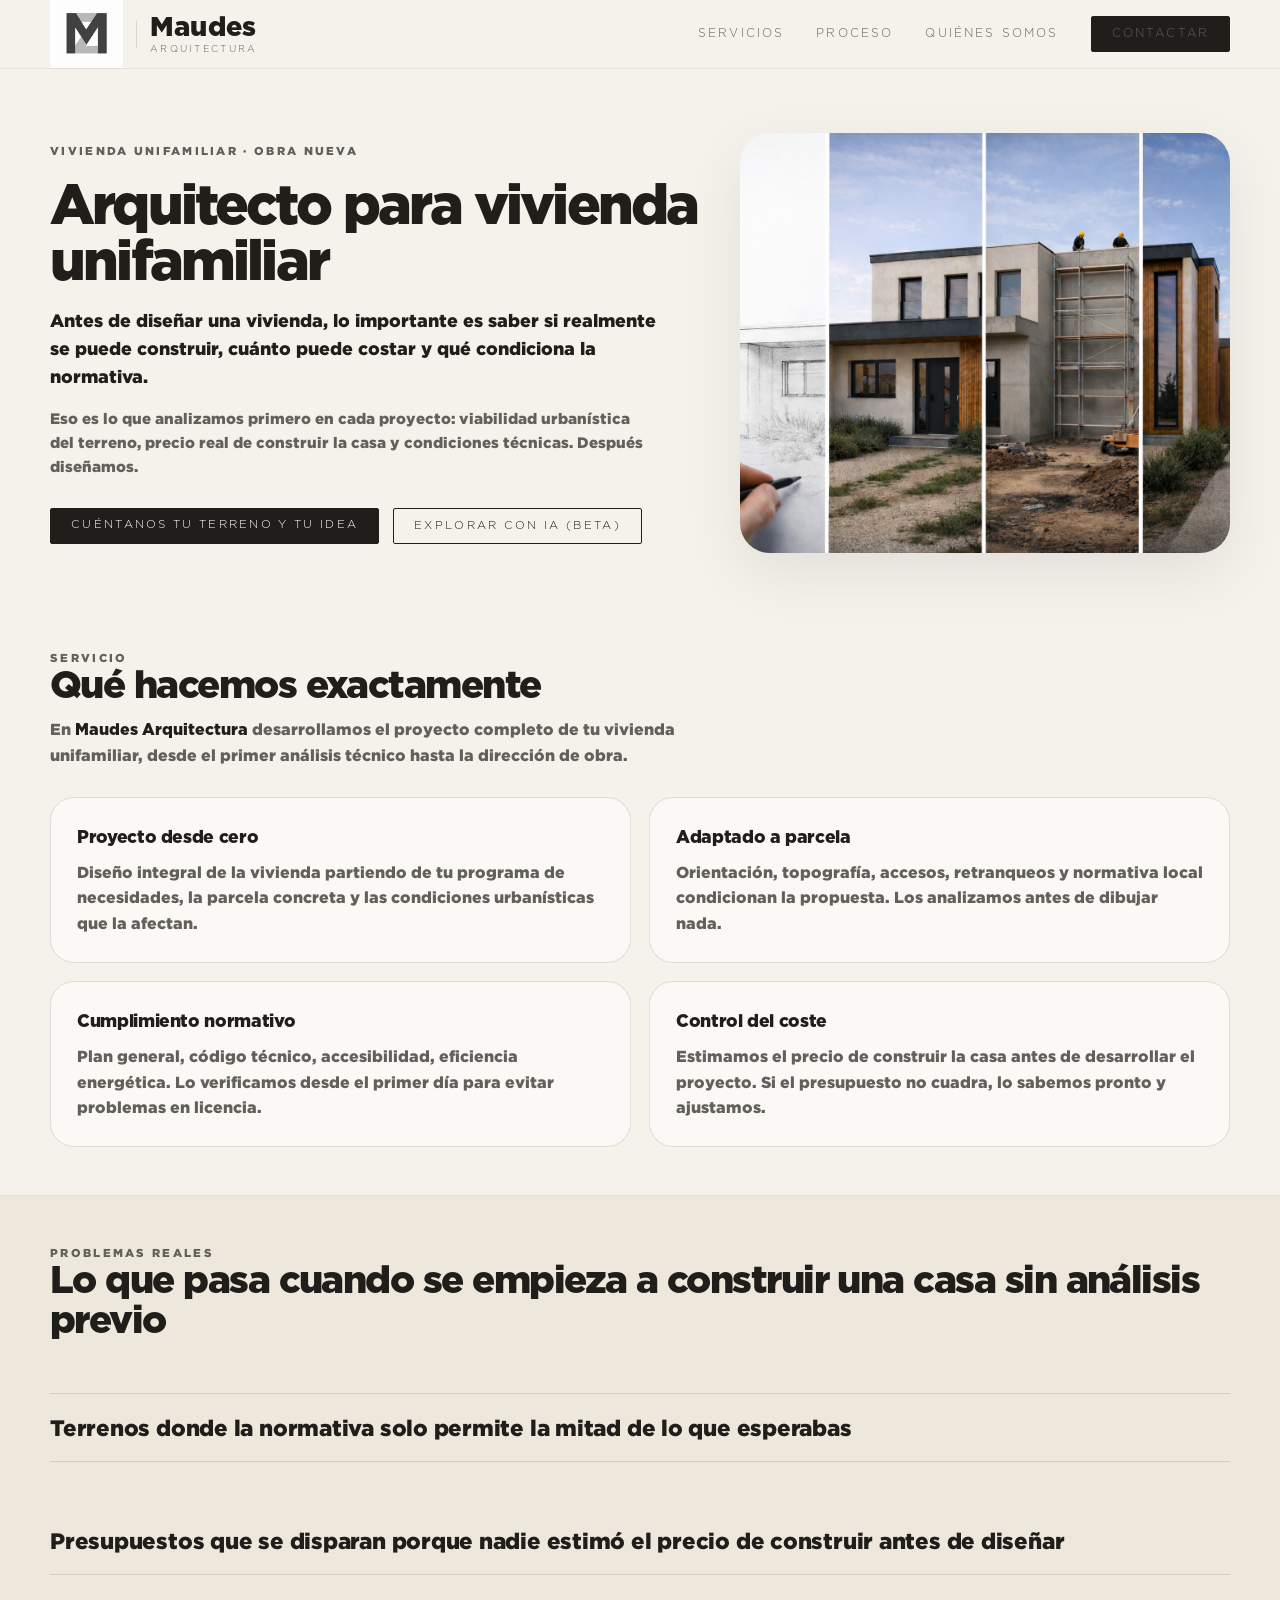
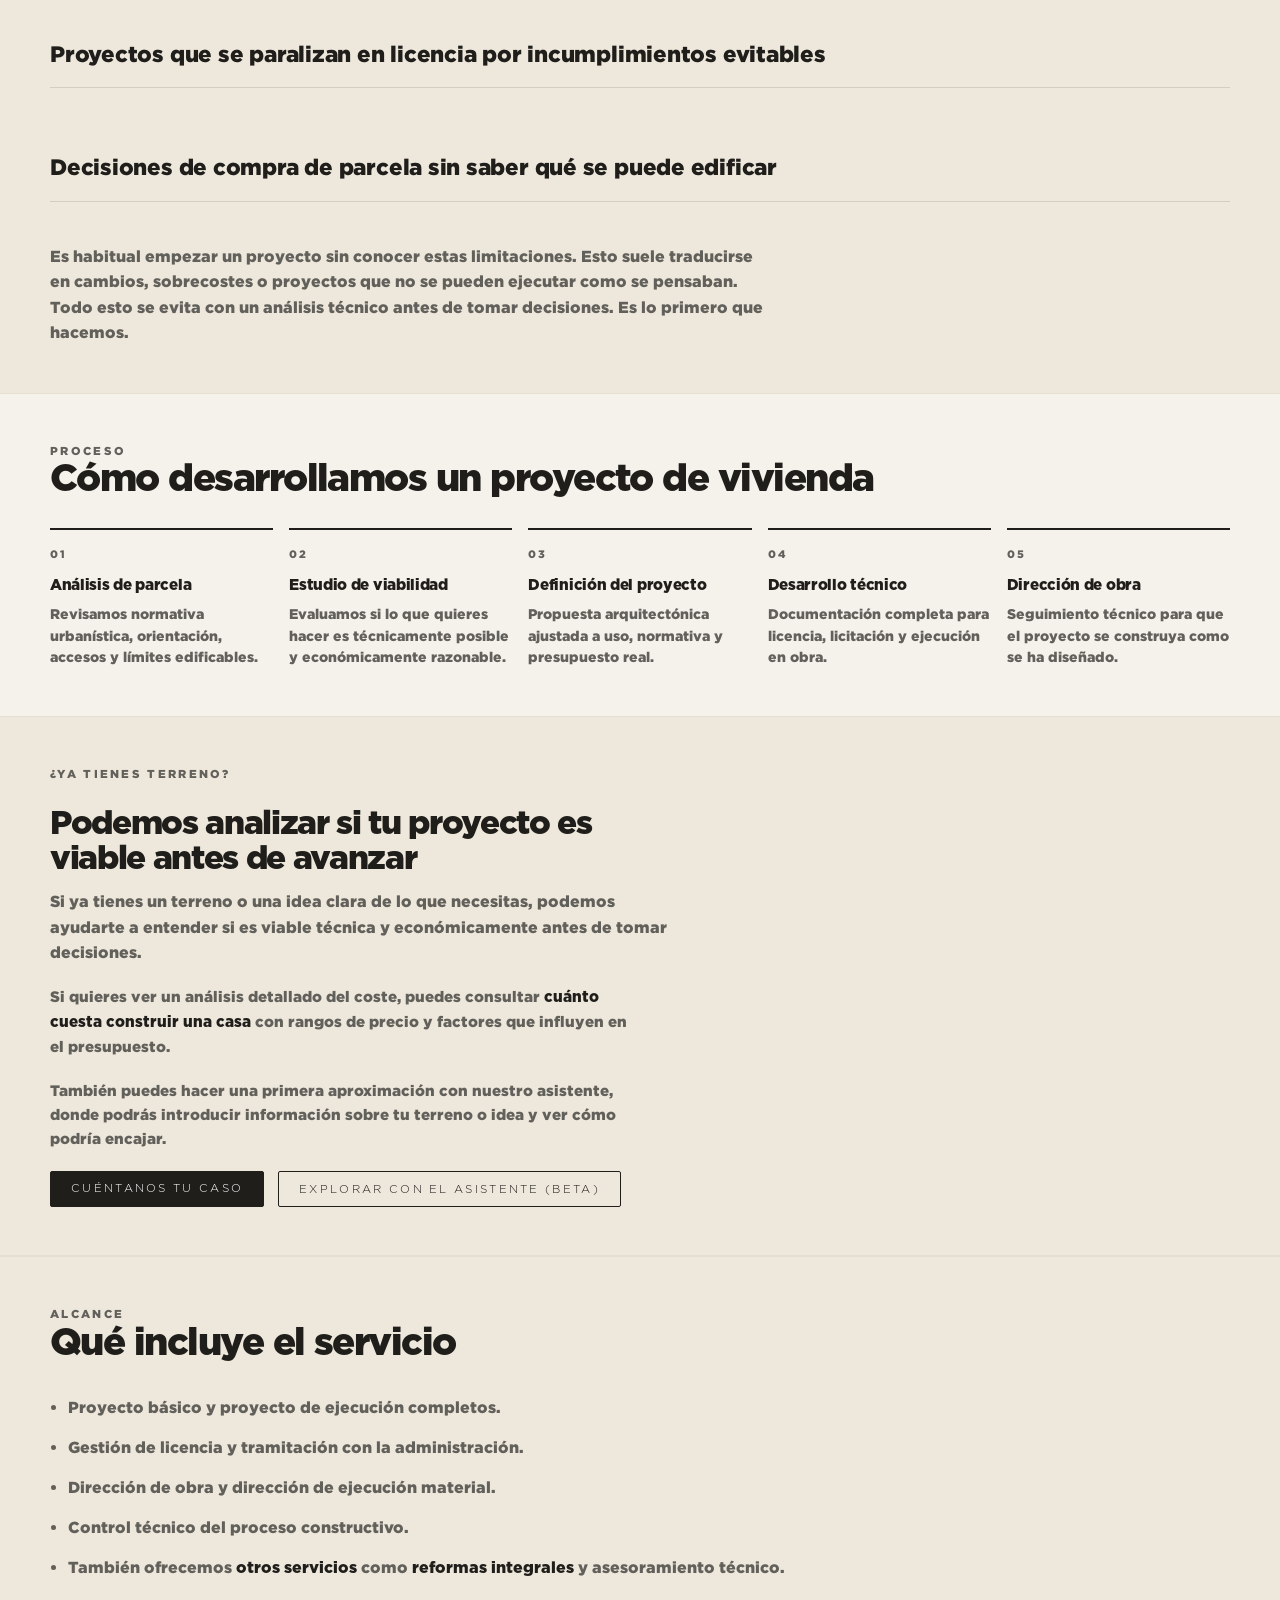
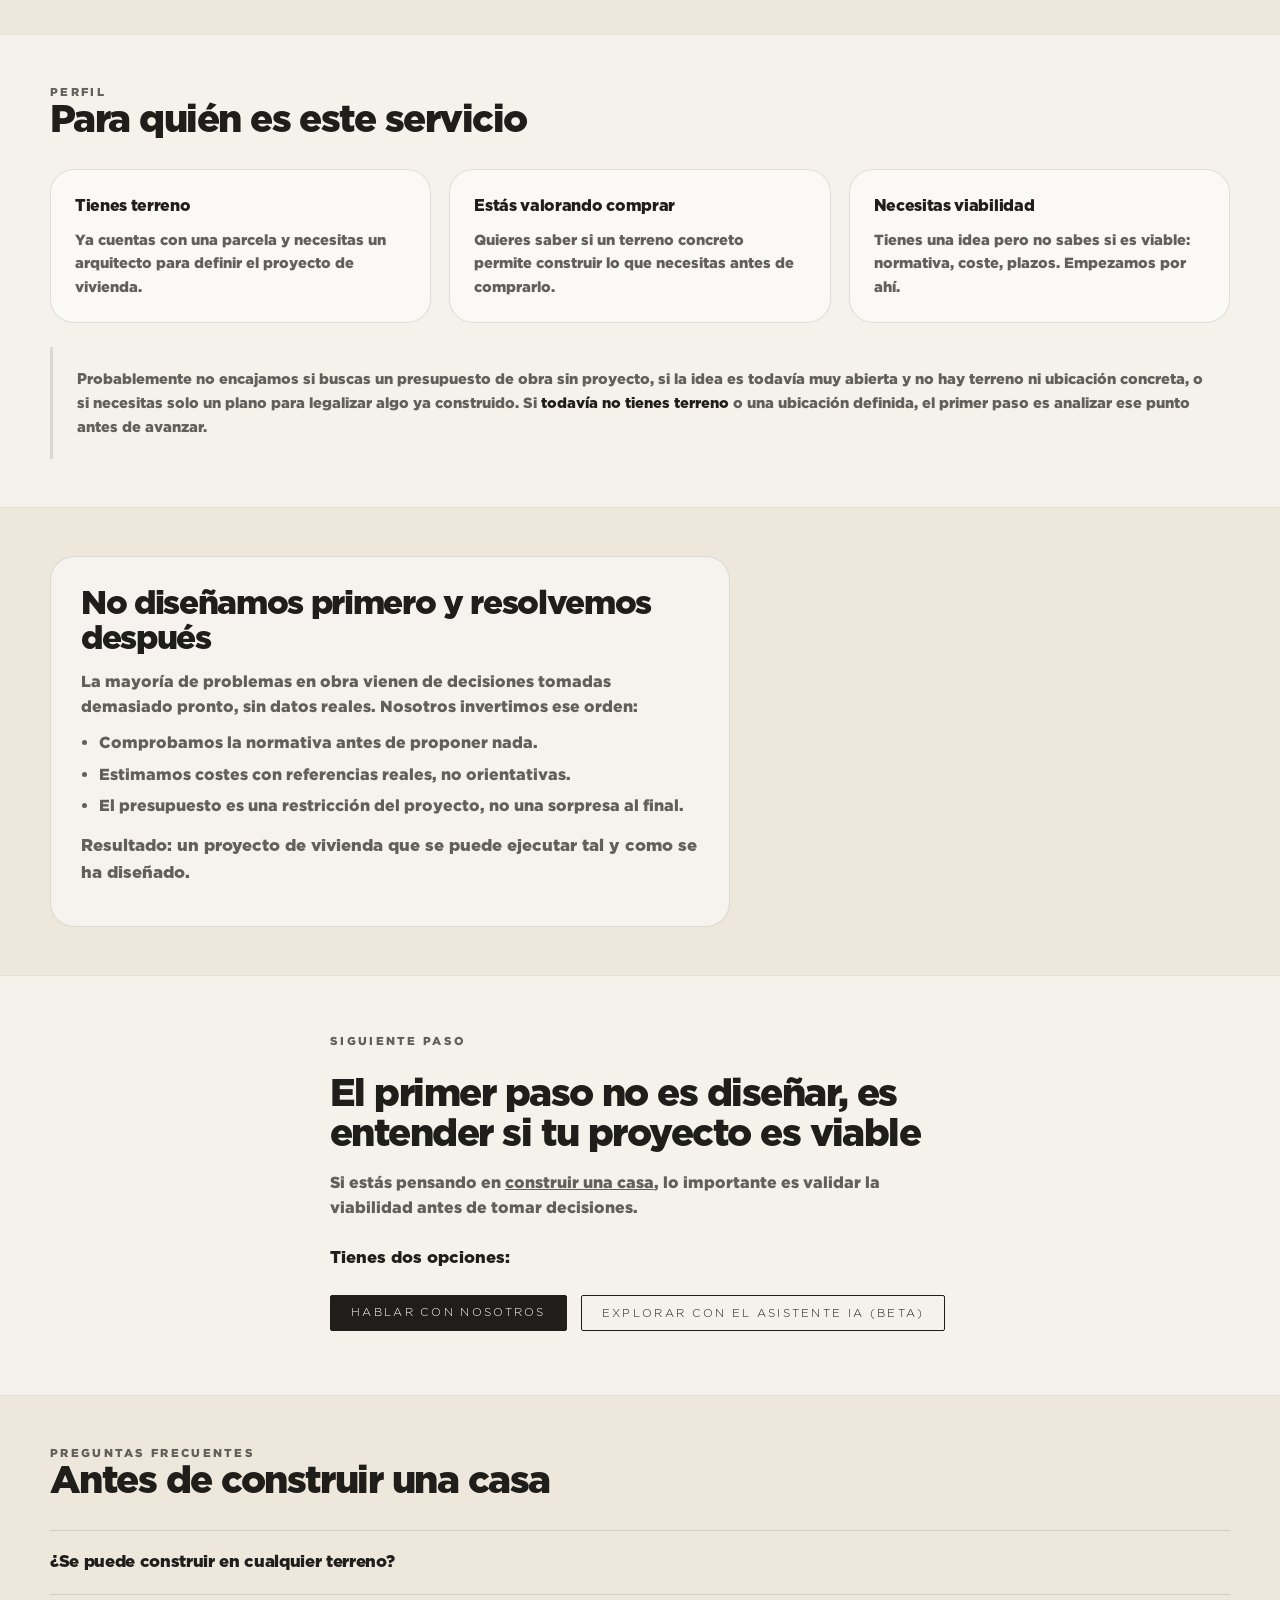
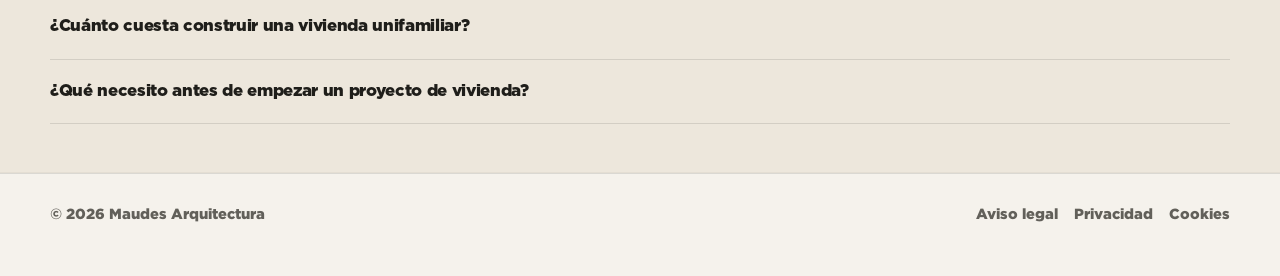
==== arquitecto-vivienda-unifamiliar.html @ 376014e6 "Chat incluido y funcional" ====
<!DOCTYPE html>
<html lang="es">
<head>
  <meta charset="UTF-8" />
  <meta name="viewport" content="width=device-width, initial-scale=1.0" />
  <title>Arquitecto vivienda unifamiliar | ¿Se puede construir y cuánto cuesta?</title>
  <meta
    name="description"
    content="Antes de diseñar tu casa, analizamos terreno, normativa y coste real. Evita errores antes de empezar tu proyecto de vivienda unifamiliar."
  />
  <!-- Google Ads tag -->
  <script async src="https://www.googletagmanager.com/gtag/js?id=AW-18038177600"></script>
  <script>
    window.dataLayer = window.dataLayer || [];
    function gtag(){dataLayer.push(arguments);}
    gtag('js', new Date());
    gtag('config', 'AW-18038177600');
  </script>
  <link rel="stylesheet" href="styles.css" />
  <style>
    /* ─── Estilos específicos de la landing SEO ────────────────────────── */

    .seo-hero {
      padding: 64px 0 48px;
    }

    .seo-hero-inner {
      display: grid;
      grid-template-columns: 1.15fr 0.85fr;
      gap: 28px;
      align-items: center;
    }

    .seo-hero-copy h1 {
      margin: 0 0 16px;
      font-size: clamp(2.4rem, 4.4vw, 4.4rem);
      font-weight: 900;
      line-height: 1;
      letter-spacing: -0.05em;
    }

    .seo-hero-sub {
      margin: 0 0 16px;
      font-size: 1.12rem;
      font-weight: 400;
      color: var(--text);
      line-height: 1.55;
      max-width: 48ch;
    }

    .seo-hero-text {
      margin: 0 0 28px;
      font-size: 0.95rem;
      color: var(--muted);
      line-height: 1.6;
      max-width: 54ch;
    }

    .seo-hero-actions {
      display: flex;
      gap: 14px;
      flex-wrap: wrap;
    }

    .seo-hero-visual {
      border-radius: calc(var(--radius) + 6px);
      overflow: hidden;
      box-shadow: var(--shadow);
      min-height: 420px;
      background:
        url("assets/hero-maudes.png") center center / cover no-repeat;
    }

    /* Secciones genéricas */
    .seo-section {
      padding: 48px 0;
    }

    .seo-section-alt {
      background: var(--bg-alt);
      border-top: 1px solid rgba(0,0,0,0.04);
      border-bottom: 1px solid rgba(0,0,0,0.04);
    }

    .seo-head {
      margin-bottom: 28px;
    }

    .seo-head h2 {
      margin: 0 0 10px;
      font-size: clamp(1.8rem, 3vw, 2.8rem);
      font-weight: 900;
      line-height: 1.04;
      letter-spacing: -0.04em;
    }

    .seo-head p {
      margin: 0;
      max-width: 60ch;
      color: var(--muted);
    }

    /* Grid de tarjetas */
    .seo-cards {
      display: grid;
      grid-template-columns: repeat(2, 1fr);
      gap: 18px;
    }

    .seo-card {
      background: var(--card);
      border: 1px solid var(--line);
      border-radius: var(--radius);
      padding: 26px;
    }

    .seo-card h3 {
      margin: 0 0 8px;
      font-size: 1.1rem;
      font-weight: 900;
      letter-spacing: -0.02em;
    }

    .seo-card p {
      margin: 0;
      color: var(--muted);
    }

    /* Dudas */
    .seo-dudas {
      display: flex;
      flex-direction: column;
      gap: 0;
    }

    .seo-duda {
      font-size: clamp(1.05rem, 1.8vw, 1.4rem);
      font-weight: 400;
      color: var(--text);
      padding: 16px 0;
      border-bottom: 1px solid var(--line);
      letter-spacing: -0.01em;
    }

    .seo-duda:first-child {
      border-top: 1px solid var(--line);
    }

    .seo-respuesta {
      margin: 20px 0 0;
      font-size: 1rem;
      color: var(--muted);
      max-width: 60ch;
    }

    /* Proceso */
    .seo-steps {
      display: grid;
      grid-template-columns: repeat(5, 1fr);
      gap: 16px;
    }

    .seo-step {
      border-top: 2px solid var(--dark);
      padding-top: 16px;
    }

    .seo-step-num {
      font-size: 0.68rem;
      font-weight: 400;
      letter-spacing: 0.18em;
      color: var(--muted);
      display: block;
      margin-bottom: 10px;
    }

    .seo-step h3 {
      margin: 0 0 6px;
      font-size: 0.95rem;
      font-weight: 900;
      letter-spacing: -0.02em;
    }

    .seo-step p {
      margin: 0;
      font-size: 0.88rem;
      color: var(--muted);
      line-height: 1.5;
    }

    /* Lista */
    .seo-list {
      margin: 0;
      padding-left: 18px;
      color: var(--muted);
    }

    .seo-list li {
      padding: 4px 0;
    }

    .seo-list li + li {
      margin-top: 6px;
    }

    /* Para quién */
    .seo-audience {
      display: grid;
      grid-template-columns: repeat(3, 1fr);
      gap: 18px;
    }

    .seo-audience-item {
      background: var(--card);
      border: 1px solid var(--line);
      border-radius: var(--radius);
      padding: 24px;
    }

    .seo-audience-item h3 {
      margin: 0 0 8px;
      font-size: 1rem;
      font-weight: 900;
      letter-spacing: -0.02em;
    }

    .seo-audience-item p {
      margin: 0;
      color: var(--muted);
      font-size: 0.92rem;
    }

    /* Diferenciación */
    .seo-diff {
      background: var(--card);
      border: 1px solid var(--line);
      border-radius: var(--radius);
      padding: 30px;
      max-width: 680px;
    }

    .seo-diff h2 {
      margin: 0 0 12px;
      font-size: clamp(1.6rem, 2.6vw, 2.4rem);
      font-weight: 900;
      letter-spacing: -0.04em;
      line-height: 1.06;
    }

    .seo-diff p {
      margin: 0 0 10px;
      color: var(--muted);
    }

    .seo-diff ul {
      margin: 0 0 14px;
      padding-left: 18px;
      color: var(--muted);
    }

    .seo-diff li + li {
      margin-top: 6px;
    }

    .seo-diff-result {
      margin: 0;
      font-weight: 900;
      color: var(--text);
      font-size: 1.05rem;
    }

    /* Bloque "no encajamos" */
    .seo-no-fit {
      margin-top: 24px;
      padding: 20px 24px;
      border-left: 3px solid var(--line);
      color: var(--muted);
      font-size: 0.92rem;
      line-height: 1.55;
    }

    .seo-no-fit p {
      margin: 0;
    }

    /* FAQ */
    .seo-faq {
      display: flex;
      flex-direction: column;
      gap: 0;
    }

    .seo-faq-item {
      border-bottom: 1px solid var(--line);
      padding: 18px 0;
    }

    .seo-faq-item:first-child {
      border-top: 1px solid var(--line);
    }

    .seo-faq-item summary {
      font-size: 1.05rem;
      font-weight: 900;
      letter-spacing: -0.02em;
      cursor: pointer;
      list-style: none;
    }

    .seo-faq-item summary::-webkit-details-marker {
      display: none;
    }

    .seo-faq-item[open] summary {
      margin-bottom: 10px;
    }

    .seo-faq-item p {
      margin: 0;
      color: var(--muted);
      max-width: 60ch;
      line-height: 1.58;
    }

    /* CTA final */
    .seo-cta-section {
      padding: 56px 0 64px;
    }

    .seo-cta-block {
      max-width: 620px;
    }

    .seo-cta-block h2 {
      margin: 0 0 14px;
      font-size: clamp(1.8rem, 3vw, 2.6rem);
      font-weight: 900;
      line-height: 1.06;
      letter-spacing: -0.04em;
    }

    .seo-cta-block p {
      margin: 0 0 24px;
      color: var(--muted);
      max-width: 54ch;
    }

    .seo-cta-actions {
      display: flex;
      gap: 14px;
      flex-wrap: wrap;
    }

    /* Responsive */
    @media (max-width: 1024px) {
      .seo-steps {
        grid-template-columns: repeat(3, 1fr);
      }

      .seo-audience {
        grid-template-columns: 1fr 1fr;
      }
    }

    @media (max-width: 760px) {
      .seo-hero-inner {
        grid-template-columns: 1fr;
      }

      .seo-hero-visual {
        min-height: 280px;
        order: -1;
      }

      .seo-cards,
      .seo-audience {
        grid-template-columns: 1fr;
      }

      .seo-steps {
        grid-template-columns: repeat(2, 1fr);
      }
    }

    @media (max-width: 480px) {
      .seo-steps {
        grid-template-columns: 1fr;
      }
    }
  </style>
</head>
<body>

  <!-- HEADER ─────────────────────────────────────────────────────────── -->
  <header class="site-header">
    <div class="container header-inner">
      <a href="index.html#inicio" class="brand" aria-label="Maudes Arquitectura — Inicio">
        <img
          src="assets/logo-maudes-monograma.png"
          alt=""
          class="brand-logo"
          aria-hidden="true"
        />
        <span class="brand-divider" aria-hidden="true"></span>
        <div class="brand-text">
          <span class="brand-name">Maudes</span>
          <span class="brand-tagline">arquitectura</span>
        </div>
      </a>

      <nav class="nav">
        <a href="index.html#servicios">Servicios</a>
        <a href="index.html#proceso">Proceso</a>
        <a href="/quienes-somos">Quiénes somos</a>
        <a href="index.html#contacto" class="btn btn-dark">Contactar</a>
      </nav>
    </div>
  </header>

  <main>

    <!-- 1 · HERO ──────────────────────────────────────────────────────── -->
    <section class="seo-hero">
      <div class="container seo-hero-inner">
        <div class="seo-hero-copy">
          <p class="eyebrow">Vivienda unifamiliar · Obra nueva</p>
          <h1>Arquitecto para vivienda unifamiliar</h1>
          <p class="seo-hero-sub">
            Antes de diseñar una vivienda, lo importante es saber si realmente se puede construir,
            cuánto puede costar y qué condiciona la normativa.
          </p>
          <p class="seo-hero-text">
            Eso es lo que analizamos primero en cada proyecto: viabilidad urbanística del terreno,
            precio real de construir la casa y condiciones técnicas. Después diseñamos.
          </p>
          <div class="seo-hero-actions">
            <a href="index.html#contacto" class="btn btn-dark">Cuéntanos tu terreno y tu idea</a>
            <button type="button" id="seo-ai-btn" class="btn btn-light">Explorar con IA (beta)</button>
          </div>
        </div>

        <div class="seo-hero-visual" role="img" aria-label="Proyecto de vivienda unifamiliar"></div>
      </div>
    </section>

    <!-- 2 · QUÉ HACEMOS ──────────────────────────────────────────────── -->
    <section class="seo-section">
      <div class="container">
        <div class="seo-head">
          <p class="eyebrow">Servicio</p>
          <h2>Qué hacemos exactamente</h2>
          <p>
            En <a href="/" style="color: var(--text); font-weight: 900; text-decoration: none;">Maudes Arquitectura</a> desarrollamos el proyecto completo de tu vivienda unifamiliar, desde el
            primer análisis técnico hasta la dirección de obra.
          </p>
        </div>

        <div class="seo-cards">
          <article class="seo-card">
            <h3>Proyecto desde cero</h3>
            <p>
              Diseño integral de la vivienda partiendo de tu programa de necesidades,
              la parcela concreta y las condiciones urbanísticas que la afectan.
            </p>
          </article>

          <article class="seo-card">
            <h3>Adaptado a parcela</h3>
            <p>
              Orientación, topografía, accesos, retranqueos y normativa local
              condicionan la propuesta. Los analizamos antes de dibujar nada.
            </p>
          </article>

          <article class="seo-card">
            <h3>Cumplimiento normativo</h3>
            <p>
              Plan general, código técnico, accesibilidad, eficiencia energética.
              Lo verificamos desde el primer día para evitar problemas en licencia.
            </p>
          </article>

          <article class="seo-card">
            <h3>Control del coste</h3>
            <p>
              Estimamos el precio de construir la casa antes de desarrollar el proyecto.
              Si el presupuesto no cuadra, lo sabemos pronto y ajustamos.
            </p>
          </article>
        </div>
      </div>
    </section>

    <!-- 3 · PROBLEMA DEL CLIENTE ─────────────────────────────────────── -->
    <section class="seo-section seo-section-alt">
      <div class="container">
        <div class="seo-head">
          <p class="eyebrow">Problemas reales</p>
          <h2>Lo que pasa cuando se empieza a construir una casa sin análisis previo</h2>
        </div>

        <div class="seo-dudas">
          <p class="seo-duda">Terrenos donde la normativa solo permite la mitad de lo que esperabas</p>
          <p class="seo-duda">Presupuestos que se disparan porque nadie estimó el precio de construir antes de diseñar</p>
          <p class="seo-duda">Proyectos que se paralizan en licencia por incumplimientos evitables</p>
          <p class="seo-duda">Decisiones de compra de parcela sin saber qué se puede edificar</p>
        </div>

        <p class="seo-respuesta">
          Es habitual empezar un proyecto sin conocer estas limitaciones.
          Esto suele traducirse en cambios, sobrecostes o proyectos que no se pueden ejecutar como se pensaban.
          Todo esto se evita con un análisis técnico antes de tomar decisiones. Es lo primero que hacemos.
        </p>
      </div>
    </section>

    <!-- 4 · CÓMO TRABAJAMOS ──────────────────────────────────────────── -->
    <section class="seo-section">
      <div class="container">
        <div class="seo-head">
          <p class="eyebrow">Proceso</p>
          <h2>Cómo desarrollamos un proyecto de vivienda</h2>
        </div>

        <div class="seo-steps">
          <div class="seo-step">
            <span class="seo-step-num">01</span>
            <h3>Análisis de parcela</h3>
            <p>Revisamos normativa urbanística, orientación, accesos y límites edificables.</p>
          </div>
          <div class="seo-step">
            <span class="seo-step-num">02</span>
            <h3>Estudio de viabilidad</h3>
            <p>Evaluamos si lo que quieres hacer es técnicamente posible y económicamente razonable.</p>
          </div>
          <div class="seo-step">
            <span class="seo-step-num">03</span>
            <h3>Definición del proyecto</h3>
            <p>Propuesta arquitectónica ajustada a uso, normativa y presupuesto real.</p>
          </div>
          <div class="seo-step">
            <span class="seo-step-num">04</span>
            <h3>Desarrollo técnico</h3>
            <p>Documentación completa para licencia, licitación y ejecución en obra.</p>
          </div>
          <div class="seo-step">
            <span class="seo-step-num">05</span>
            <h3>Dirección de obra</h3>
            <p>Seguimiento técnico para que el proyecto se construya como se ha diseñado.</p>
          </div>
        </div>
      </div>
    </section>

    <!-- 4.5 · CTA INTERMEDIO ─────────────────────────────────────────── -->
    <section class="seo-section seo-section-alt">
      <div class="container">
        <div class="seo-cta-block" style="max-width: 620px;">
          <p class="eyebrow">¿Ya tienes terreno?</p>
          <h2 style="font-size: clamp(1.6rem, 2.6vw, 2.2rem); margin: 0 0 12px;">Podemos analizar si tu proyecto es viable antes de avanzar</h2>
          <p style="margin: 0 0 20px; color: var(--muted);">
            Si ya tienes un terreno o una idea clara de lo que necesitas, podemos ayudarte
            a entender si es viable técnica y económicamente antes de tomar decisiones.
          </p>
          <p style="margin: 0 0 20px; color: var(--muted); font-size: 0.95rem;">
            Si quieres ver un análisis detallado del coste, puedes consultar <a href="/cuanto-cuesta-construir-una-casa" style="color: var(--text); font-weight: 900; text-decoration: none;">cuánto cuesta construir una casa</a> con rangos de precio y factores que influyen en el presupuesto.
          </p>
          <p style="margin: 0 0 20px; color: var(--muted); font-size: 0.95rem;">
            También puedes hacer una primera aproximación con nuestro asistente, donde podrás
            introducir información sobre tu terreno o idea y ver cómo podría encajar.
          </p>
          <div style="display: flex; gap: 14px; flex-wrap: wrap;">
            <a href="index.html#contacto" class="btn btn-dark">Cuéntanos tu caso</a>
            <button type="button" id="seo-ai-mid" class="btn btn-light">Explorar con el asistente (beta)</button>
          </div>
        </div>
      </div>
    </section>

    <!-- 5 · QUÉ INCLUYE ──────────────────────────────────────────────── -->
    <section class="seo-section seo-section-alt">
      <div class="container">
        <div class="seo-head">
          <p class="eyebrow">Alcance</p>
          <h2>Qué incluye el servicio</h2>
        </div>

        <ul class="seo-list">
          <li>Proyecto básico y proyecto de ejecución completos.</li>
          <li>Gestión de licencia y tramitación con la administración.</li>
          <li>Dirección de obra y dirección de ejecución material.</li>
          <li>Control técnico del proceso constructivo.</li>
          <li>También ofrecemos <a href="index.html#servicios" style="color: var(--text); font-weight: 900; text-decoration: none;">otros servicios</a> como <a href="/rehabilitacion-vivienda" style="color: var(--text); font-weight: 900; text-decoration: none;">reformas integrales</a> y asesoramiento técnico.</li>
        </ul>
      </div>
    </section>

    <!-- 6 · PARA QUIÉN ES ────────────────────────────────────────────── -->
    <section class="seo-section">
      <div class="container">
        <div class="seo-head">
          <p class="eyebrow">Perfil</p>
          <h2>Para quién es este servicio</h2>
        </div>

        <div class="seo-audience">
          <article class="seo-audience-item">
            <h3>Tienes terreno</h3>
            <p>Ya cuentas con una parcela y necesitas un arquitecto para definir el proyecto de vivienda.</p>
          </article>

          <article class="seo-audience-item">
            <h3>Estás valorando comprar</h3>
            <p>Quieres saber si un terreno concreto permite construir lo que necesitas antes de comprarlo.</p>
          </article>

          <article class="seo-audience-item">
            <h3>Necesitas viabilidad</h3>
            <p>Tienes una idea pero no sabes si es viable: normativa, coste, plazos. Empezamos por ahí.</p>
          </article>
        </div>

        <div class="seo-no-fit">
          <p>
            <strong>Probablemente no encajamos</strong> si buscas un presupuesto de obra sin proyecto,
            si la idea es todavía muy abierta y no hay terreno ni ubicación concreta,
            o si necesitas solo un plano para legalizar algo ya construido.
            Si <a href="/comprar-terreno-construir-casa" style="color: var(--text); font-weight: 900; text-decoration: none;">todavía no tienes terreno</a> o una ubicación definida, el primer paso es analizar ese punto antes de avanzar.
          </p>
        </div>
      </div>
    </section>

    <!-- 7 · DIFERENCIACIÓN ───────────────────────────────────────────── -->
    <section class="seo-section seo-section-alt">
      <div class="container">
        <div class="seo-diff">
          <h2>No diseñamos primero y resolvemos después</h2>
          <p>
            La mayoría de problemas en obra vienen de decisiones tomadas demasiado pronto,
            sin datos reales. Nosotros invertimos ese orden:
          </p>
          <ul>
            <li>Comprobamos la normativa antes de proponer nada.</li>
            <li>Estimamos costes con referencias reales, no orientativas.</li>
            <li>El presupuesto es una restricción del proyecto, no una sorpresa al final.</li>
          </ul>
          <p class="seo-diff-result">
            Resultado: un proyecto de vivienda que se puede ejecutar tal y como se ha diseñado.
          </p>
        </div>
      </div>
    </section>

    <!-- 8 · CTA FINAL ────────────────────────────────────────────────── -->
    <section class="seo-cta-section">
      <div class="container seo-cta-block">
        <p class="eyebrow">Siguiente paso</p>
        <h2>El primer paso no es diseñar, es entender si tu proyecto es viable</h2>
        <p>
          Si estás pensando en <a href="/" style="color: var(--muted); text-decoration: underline;">construir una casa</a>,
          lo importante es validar la viabilidad antes de tomar decisiones.
        </p>
        <p style="margin: 16px 0 24px; font-weight: 900; color: var(--text); font-size: 1.05rem;">
          Tienes dos opciones:
        </p>
        <div class="seo-cta-actions">
          <a href="index.html#contacto" class="btn btn-dark">Hablar con nosotros</a>
          <button type="button" id="seo-ai-cta" class="btn btn-light">Explorar con el asistente IA (beta)</button>
        </div>
      </div>
    </section>

    <!-- 9 · FAQ SEO ───────────────────────────────────────────────────── -->
    <section class="seo-section seo-section-alt">
      <div class="container">
        <div class="seo-head">
          <p class="eyebrow">Preguntas frecuentes</p>
          <h2>Antes de construir una casa</h2>
        </div>

        <div class="seo-faq">
          <details class="seo-faq-item">
            <summary>¿Se puede construir en cualquier terreno?</summary>
            <p>
              No. Cada parcela tiene una normativa urbanística que regula qué se puede edificar,
              cuánta superficie, a qué altura y con qué retranqueos. Antes de comprar un terreno
              o iniciar un proyecto, es imprescindible comprobar estas condiciones.
            </p>
            <p>
              Si estás valorando comprar un terreno, puedes consultar nuestra guía sobre <a href="/comprar-terreno-construir-casa" style="color: var(--text); font-weight: 900; text-decoration: none;">qué tener en cuenta antes de comprar un terreno para construir</a>.
            </p>
          </details>

          <details class="seo-faq-item">
            <summary>¿Cuánto cuesta construir una vivienda unifamiliar?</summary>
            <p>
              El precio de construir una casa depende del tamaño, la calidad de los materiales,
              la tipología constructiva y las condiciones de la parcela. Como referencia orientativa,
              el coste de ejecución suele situarse entre 1.200 y 1.800 €/m², pero cada caso necesita
              una estimación específica.
            </p>
          </details>

          <details class="seo-faq-item">
            <summary>¿Qué necesito antes de empezar un proyecto de vivienda?</summary>
            <p>
              Lo mínimo: una parcela (o una en proceso de compra) y una idea general
              de lo que necesitas. Con eso podemos hacer un primer análisis de viabilidad
              y decirte si lo que planteas es posible, qué limitaciones tiene y cuánto puede costar.
            </p>
          </details>
        </div>
      </div>
    </section>

  </main>

  <!-- FOOTER ─────────────────────────────────────────────────────────── -->
  <footer class="site-footer">
    <div class="container footer-inner">
      <div>© 2026 Maudes Arquitectura</div>
      <div class="footer-links">
        <a href="aviso-legal.html">Aviso legal</a>
        <a href="privacidad.html">Privacidad</a>
        <a href="cookies.html">Cookies</a>
      </div>
    </div>
  </footer>

  <script>
    (function () {
      var FRONTEND_BASE_URL = 'https://iarquitect.maudesarquitectura.es';
      var TENANT_ID = '46df1d61-7ffe-4469-8b42-b521eda04e8b';

      // Botón hero
      var btnHero = document.getElementById('seo-ai-btn');
      if (btnHero) {
        btnHero.addEventListener('click', function () {
          var intakeUrl = FRONTEND_BASE_URL + '/intake?tenantId=' + encodeURIComponent(TENANT_ID);
          window.location.href = intakeUrl;
        });
      }

      // Botón CTA intermedio
      var btnMid = document.getElementById('seo-ai-mid');
      if (btnMid) {
        btnMid.addEventListener('click', function () {
          var intakeUrl = FRONTEND_BASE_URL + '/intake?tenantId=' + encodeURIComponent(TENANT_ID);
          window.location.href = intakeUrl;
        });
      }

      // Botón CTA final
      var btnCTA = document.getElementById('seo-ai-cta');
      if (btnCTA) {
        btnCTA.addEventListener('click', function () {
          var intakeUrl = FRONTEND_BASE_URL + '/intake?tenantId=' + encodeURIComponent(TENANT_ID);
          window.location.href = intakeUrl;
        });
      }
    })();
  </script>

</body>
</html>
---- styles.css ----
/* ─── Gotham – tipografía principal ─────────────────────────────────────── */
@font-face {
  font-family: 'Gotham';
  src: url('assets/fonts/Gotham-Light.otf') format('opentype');
  font-weight: 300;
  font-style: normal;
  font-display: swap;
}

@font-face {
  font-family: 'Gotham';
  src: url('assets/fonts/Gotham-Regular.otf') format('opentype');
  font-weight: 400;
  font-style: normal;
  font-display: swap;
}

@font-face {
  font-family: 'Gotham';
  src: url('assets/fonts/Gotham-Black.otf') format('opentype');
  font-weight: 900;
  font-style: normal;
  font-display: swap;
}

:root {
  --bg: #f5f2ec;
  --bg-alt: #ede7dc;
  --card: rgba(255, 255, 255, 0.5);
  --text: #1f1e1a;
  --muted: #62605a;
  --line: rgba(31, 30, 26, 0.12);
  --dark: #1f1e1a;
  --light: #ffffff;
  --max-width: 1180px;
  --radius: 24px;
  --shadow: 0 20px 60px rgba(0, 0, 0, 0.08);
}

* {
  box-sizing: border-box;
}

html {
  scroll-behavior: smooth;
}

body {
  margin: 0;
  font-family: 'Gotham', Arial, Helvetica, sans-serif;
  font-weight: 400;
  background: var(--bg);
  color: var(--text);
  line-height: 1.62;
}

p {
  font-weight: 400;
  line-height: 1.58;
}

a {
  color: inherit;
  text-decoration: none;
}

.container {
  width: min(calc(100% - 32px), var(--max-width));
  margin: 0 auto;
}

.site-header {
  position: sticky;
  top: 0;
  z-index: 50;
  backdrop-filter: blur(14px) saturate(1.4);
  -webkit-backdrop-filter: blur(14px) saturate(1.4);
  background: rgba(245, 242, 236, 0.92);
  border-bottom: 1px solid rgba(31, 30, 26, 0.08);
}

.header-inner {
  min-height: 68px;
  display: flex;
  align-items: center;
  justify-content: space-between;
  gap: 48px;
}

.brand {
  display: flex;
  align-items: center;
  gap: 0;
  line-height: 1;
  flex-shrink: 0;
  text-decoration: none;
}

.brand-logo {
  height: 68px;
  width: auto;
  display: block;
  object-fit: contain;
  opacity: 0.85;
  transition: opacity 0.25s ease;
  flex-shrink: 0;
}

.brand:hover .brand-logo {
  opacity: 1;
}

.brand-divider {
  display: block;
  width: 1px;
  height: 28px;
  background: var(--line);
  margin: 0 13px;
  flex-shrink: 0;
}

.brand-text {
  display: flex;
  flex-direction: column;
  gap: 4px;
  line-height: 1;
}

.brand-name {
  font-family: 'Gotham', Arial, Helvetica, sans-serif;
  font-weight: 900;
  font-size: 1.7rem;
  letter-spacing: 0.01em;
  text-transform: none;
  color: var(--text);
  transition: color 0.25s ease;
}

.brand-tagline {
  font-family: 'Gotham', Arial, Helvetica, sans-serif;
  font-weight: 300;
  font-size: 0.6rem;
  letter-spacing: 0.24em;
  text-transform: uppercase;
  color: var(--muted);
  transition: color 0.25s ease;
}

.brand:hover .brand-name {
  color: var(--dark);
}

.brand:hover .brand-tagline {
  color: var(--text);
}

.nav {
  display: flex;
  align-items: center;
  gap: 32px;
  flex-wrap: wrap;
}

.nav a {
  color: var(--muted);
  font-size: 0.75rem;
  font-weight: 300;
  letter-spacing: 0.18em;
  text-transform: uppercase;
  transition: color 0.25s ease;
}

.nav a:not(.btn):hover {
  color: var(--text);
}

.btn {
  display: inline-flex;
  align-items: center;
  justify-content: center;
  min-height: 36px;
  padding: 0 20px;
  border-radius: 2px;
  font-family: 'Gotham', Arial, Helvetica, sans-serif;
  font-weight: 300;
  font-size: 0.72rem;
  letter-spacing: 0.2em;
  text-transform: uppercase;
  transition: background 0.2s ease, color 0.2s ease;
  border: 1px solid var(--dark);
}

.btn:hover {
  transform: translateY(-1px);
}

.btn-dark {
  background: var(--dark);
  color: var(--light);
}

.btn-light {
  background: transparent;
  color: var(--dark);
}

.full {
  width: 100%;
}

.hero {
  padding: 54px 0 36px;
}

.hero-grid {
  display: grid;
  grid-template-columns: 1.1fr 0.9fr;
  gap: 24px;
  align-items: stretch;
}

.hero-copy,
.hero-visual {
  min-height: 620px;
}

.hero-copy {
  background: linear-gradient(180deg, rgba(255,255,255,0.44), rgba(255,255,255,0.18));
  border: 1px solid var(--line);
  border-radius: calc(var(--radius) + 6px);
  padding: 44px;
  box-shadow: var(--shadow);
  display: flex;
  flex-direction: column;
  justify-content: center;
}

.eyebrow {
  margin: 0 0 18px;
  color: var(--muted);
  text-transform: uppercase;
  letter-spacing: 0.2em;
  font-size: 0.72rem;
  font-weight: 400;
}

.hero h1 {
  margin: 0 0 18px;
  font-size: clamp(2.6rem, 5vw, 5.4rem);
  font-weight: 900;
  line-height: 0.95;
  letter-spacing: -0.06em;
  max-width: 11ch;
}

.lead {
  max-width: 58ch;
  color: var(--muted);
  font-size: 1rem;
  font-weight: 400;
  line-height: 1.6;
  margin: 0 0 26px;
}

.hero-actions {
  display: flex;
  gap: 14px;
  flex-wrap: wrap;
  margin-bottom: 34px;
}

.hero-points {
  display: grid;
  grid-template-columns: repeat(3, 1fr);
  gap: 16px;
  margin-top: 10px;
}

.hero-points div {
  border-top: 1px solid var(--line);
  padding-top: 14px;
}

.hero-points strong {
  display: block;
  margin-bottom: 6px;
  font-size: 1.1rem;
}

.hero-points span {
  color: var(--muted);
  font-size: 0.92rem;
}

.hero-visual {
  position: relative;
  border-radius: calc(var(--radius) + 6px);
  overflow: hidden;
  box-shadow: var(--shadow);
  background:
    url("assets/hero-maudes.png") center center / cover no-repeat;
}

.hero-card {
  position: absolute;
  left: 24px;
  right: 24px;
  bottom: 24px;
  z-index: 2;
  background: rgba(255,255,255,0.9);
  backdrop-filter: blur(10px);
  padding: 24px;
  border-radius: 18px;
  border: 1px solid rgba(0,0,0,0.06);
}

.hero-card-label {
  margin: 0 0 10px;
  color: var(--muted);
  text-transform: uppercase;
  letter-spacing: 0.12em;
  font-size: 0.75rem;
}

.hero-card h2 {
  margin: 0 0 10px;
  font-size: 1.45rem;
  font-weight: 900;
  letter-spacing: -0.04em;
}

.hero-card p {
  margin: 0;
  color: var(--muted);
}

.section {
  padding: 42px 0;
}

.section-alt {
  background: var(--bg-alt);
  border-top: 1px solid rgba(0,0,0,0.04);
  border-bottom: 1px solid rgba(0,0,0,0.04);
}

.section-head {
  margin-bottom: 24px;
}

.section-head h2 {
  margin: 0 0 10px;
  font-size: clamp(1.9rem, 3vw, 3rem);
  font-weight: 900;
  line-height: 1;
  letter-spacing: -0.05em;
}

.section-text {
  margin: 0;
  max-width: 56ch;
  color: var(--muted);
  font-weight: 400;
  line-height: 1.58;
}

.cards-3 {
  display: grid;
  grid-template-columns: repeat(3, 1fr);
  gap: 18px;
}

.card {
  background: var(--card);
  border: 1px solid var(--line);
  border-radius: var(--radius);
  padding: 26px;
}

.card-number {
  display: inline-block;
  margin-bottom: 16px;
  color: var(--muted);
  font-size: 0.78rem;
  letter-spacing: 0.14em;
}

.card h3 {
  margin: 0 0 10px;
  font-size: 1.15rem;
  font-weight: 400;
  letter-spacing: -0.02em;
}

.card p {
  margin: 0;
  color: var(--muted);
  font-weight: 400;
  line-height: 1.58;
}

.card-link {
  display: inline-block;
  margin-top: 14px;
  font-size: 0.88rem;
  font-weight: 900;
  color: var(--text);
  text-decoration: none;
  letter-spacing: -0.01em;
}

.card-link:hover {
  text-decoration: underline;
  opacity: 0.7;
}

.steps {
  display: grid;
  grid-template-columns: repeat(4, 1fr);
  gap: 18px;
}

.step {
  background: rgba(255,255,255,0.46);
  border: 1px solid var(--line);
  border-radius: var(--radius);
  padding: 24px;
}

.step span {
  display: inline-block;
  margin-bottom: 12px;
  font-size: 1.8rem;
  font-weight: 900;
  letter-spacing: -0.06em;
}

.step h3 {
  margin: 0 0 10px;
  font-size: 1rem;
  font-weight: 400;
  letter-spacing: 0.02em;
}

.step p {
  margin: 0;
  color: var(--muted);
  font-weight: 400;
  line-height: 1.58;
}

.studio-grid,
.contact-grid {
  display: grid;
  grid-template-columns: 1fr 1fr;
  gap: 24px;
  align-items: start;
}

.studio-block,
.contact-info,
.contact-box {
  position: relative;
  background: #ffffff;
  border: 1px solid var(--line);
  border-radius: var(--radius);
  padding: 28px;
}

.studio-block {
  background: var(--card);
}

.studio-block h2 {
  margin: 0 0 14px;
  font-size: clamp(1.8rem, 3vw, 2.7rem);
  font-weight: 900;
  line-height: 1.02;
  letter-spacing: -0.05em;
}

.studio-block h3,
.contact-box h3,
.contact-info h2 {
  margin: 0 0 14px;
  letter-spacing: -0.04em;
}

.studio-block p,
.contact-info p,
.contact-box p {
  margin: 0 0 14px;
  color: var(--muted);
  font-weight: 400;
  line-height: 1.58;
}

.studio-list ul {
  margin: 0;
  padding-left: 18px;
  color: var(--muted);
}

.studio-list li + li {
  margin-top: 10px;
}

.studio-intro h2 {
  max-width: 16ch;
}

.team-photos {
  display: grid;
  grid-template-columns: 1fr 1fr;
  gap: 14px;
  align-items: stretch;
}

.team-photo {
  min-height: 320px;
  aspect-ratio: 3 / 4;
  border-radius: 16px;
  border: 1px solid var(--line);
  background-position: center top;
  background-size: contain;
  background-repeat: no-repeat;
  background-color: rgba(255, 255, 255, 0.82);
}

.photo-marta {
  background-image:
    linear-gradient(180deg, rgba(31, 30, 26, 0.12), rgba(31, 30, 26, 0.08)),
    url("assets/Foto estudio Marta.png");
}

.photo-dani {
  background-image:
    linear-gradient(180deg, rgba(31, 30, 26, 0.12), rgba(31, 30, 26, 0.08)),
    url("assets/Foto estudio DANI.png");
}

.profile-block h3 {
  margin: 0 0 12px;
  font-size: 1.2rem;
  font-weight: 900;
  letter-spacing: -0.03em;
}

.profile-block p {
  margin: 0;
}

.section-contact {
  padding-bottom: 62px;
}

.contact-items {
  display: grid;
  gap: 14px;
  margin-top: 22px;
}

.contact-items div {
  border-top: 1px solid var(--line);
  padding-top: 12px;
}

.contact-items small {
  display: block;
  color: var(--muted);
  font-size: 0.72rem;
  letter-spacing: 0.12em;
  text-transform: uppercase;
  margin-bottom: 4px;
}

.site-footer {
  padding: 28px 0 50px;
  border-top: 1px solid var(--line);
}

.footer-inner {
  display: flex;
  justify-content: space-between;
  gap: 16px;
  flex-wrap: wrap;
  color: var(--muted);
  font-size: 0.92rem;
}

.footer-links {
  display: flex;
  gap: 16px;
  flex-wrap: wrap;
}

@media (max-width: 1024px) {
  .hero-grid,
  .cards-3,
  .steps,
  .studio-grid,
  .contact-grid {
    grid-template-columns: 1fr 1fr;
  }

  .steps {
    grid-template-columns: repeat(2, 1fr);
  }

  .hero-copy,
  .hero-visual {
    min-height: 520px;
  }
}

@media (max-width: 760px) {
  .header-inner {
    flex-direction: row;
    align-items: center;
    padding: 10px 0;
    min-height: 58px;
    gap: 24px;
  }

  .brand-logo {
    height: 26px;
  }

  .brand-divider {
    height: 22px;
    margin: 0 10px;
  }

  .brand-name {
    font-size: 1.1rem;
  }

  .brand-tagline {
    font-size: 0.56rem;
    letter-spacing: 0.2em;
  }

  .nav {
    gap: 14px;
  }

  .hero-grid,
  .cards-3,
  .steps,
  .studio-grid,
  .contact-grid,
  .hero-points {
    grid-template-columns: 1fr;
  }

  .team-photos {
    grid-template-columns: 1fr 1fr;
  }

  .hero-copy,
  .hero-visual {
    min-height: auto;
  }

  .hero-copy {
    padding: 28px;
  }

  .hero-card {
    position: static;
    margin: 24px;
  }

  .team-photo {
    min-height: 220px;
  }
}

@media (max-width: 480px) {
  .team-photos {
    grid-template-columns: 1fr;
  }
}
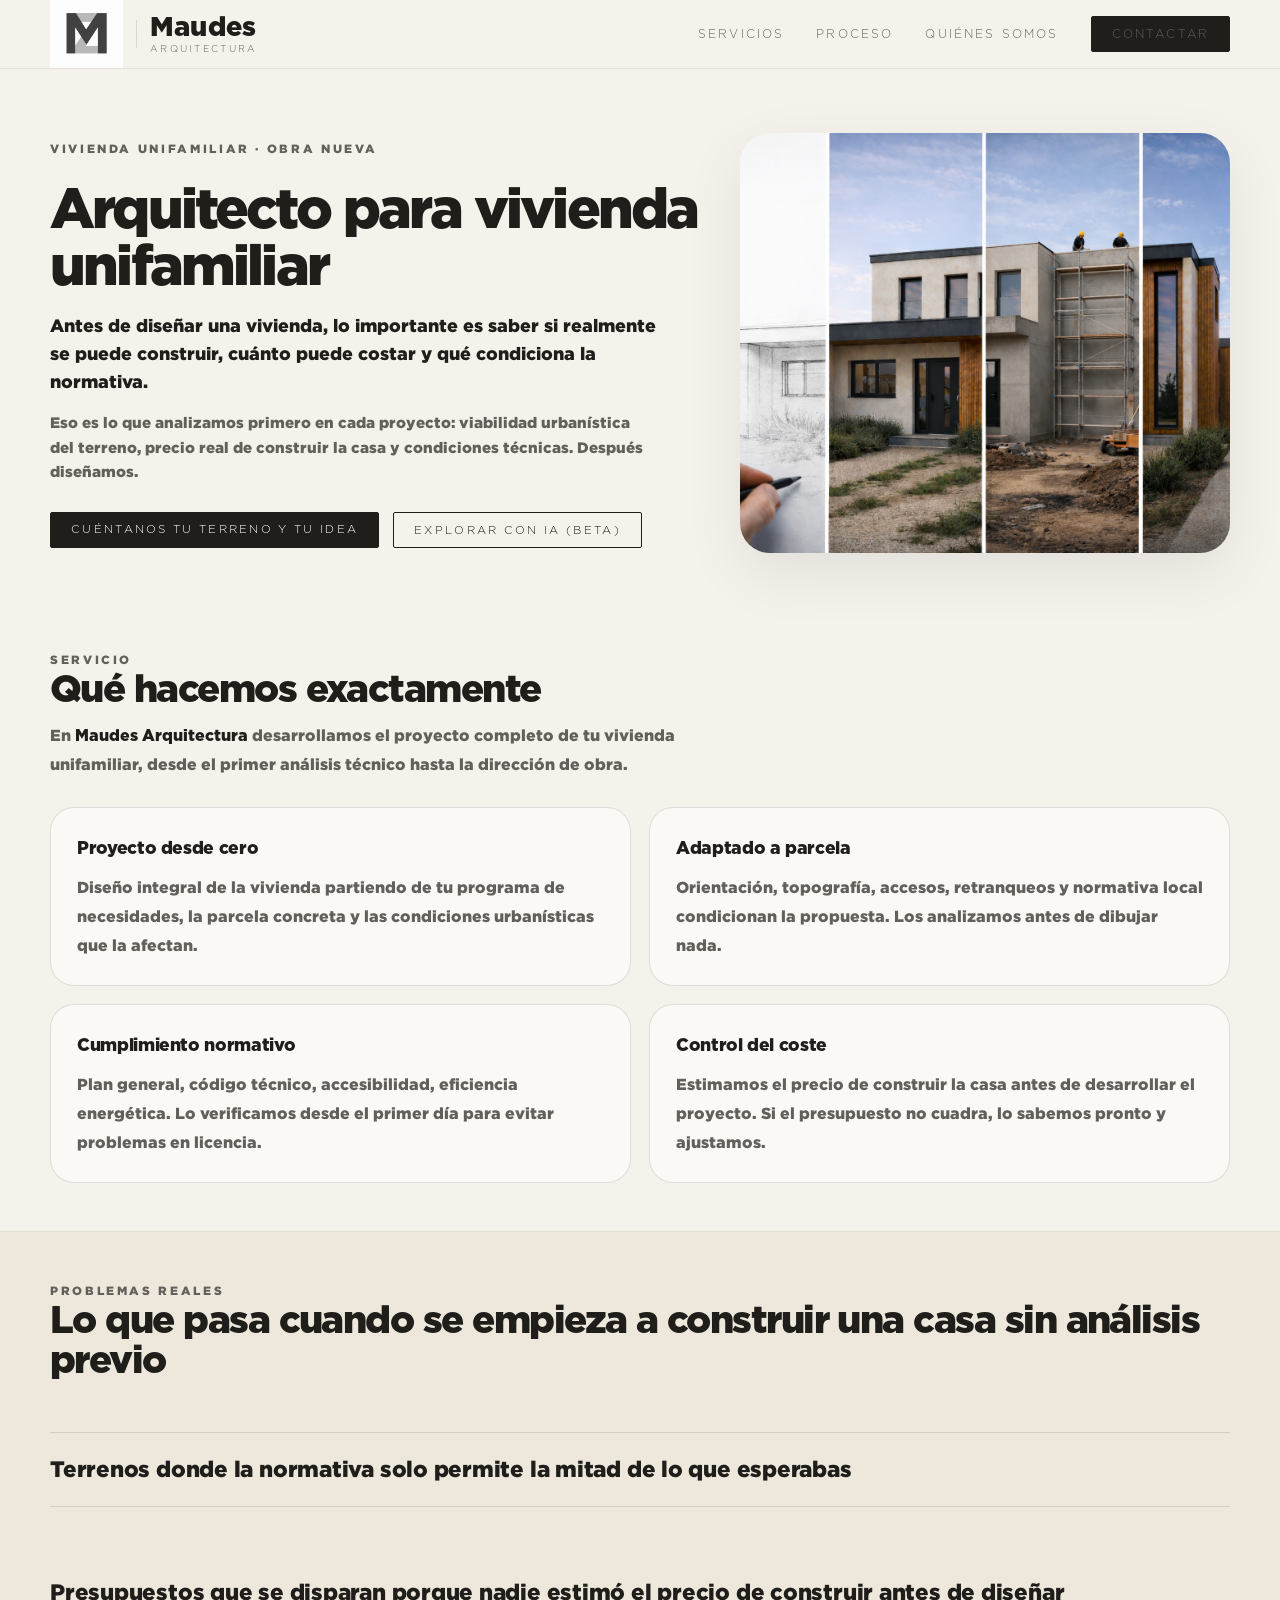
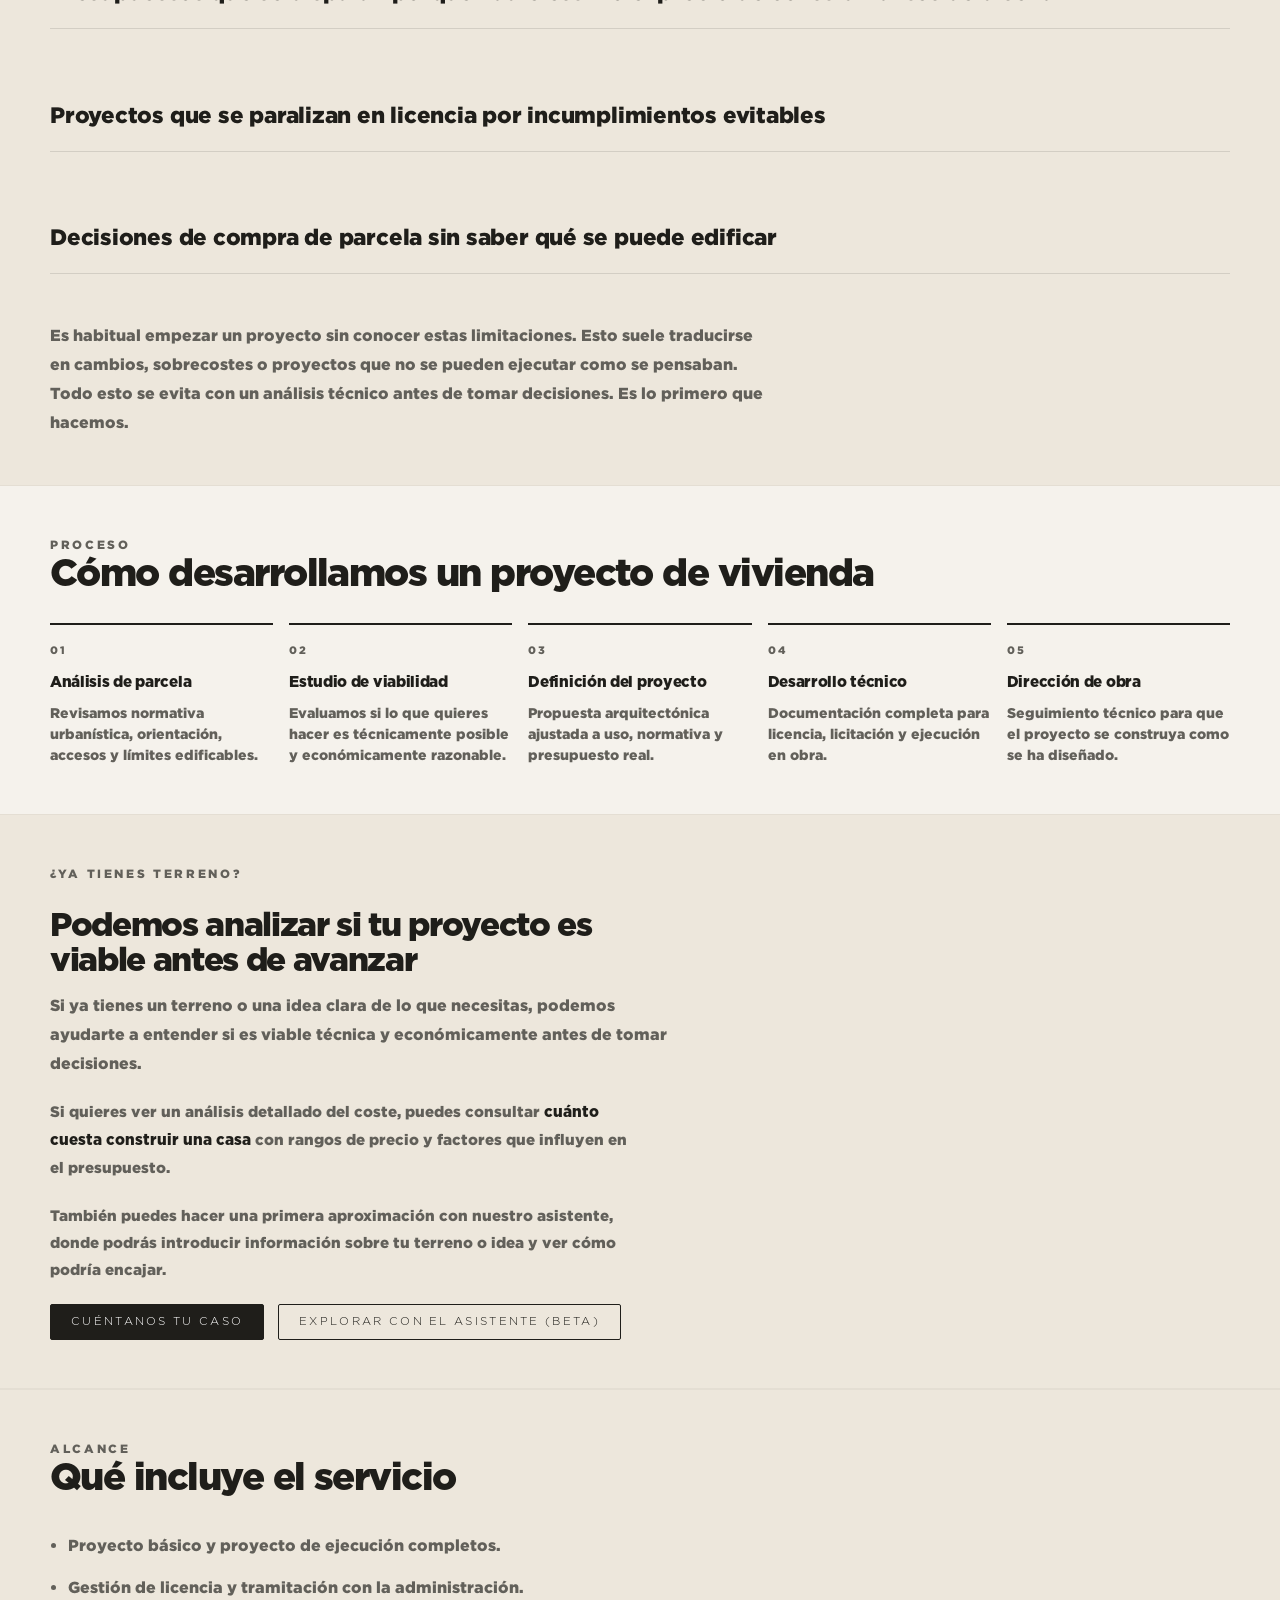
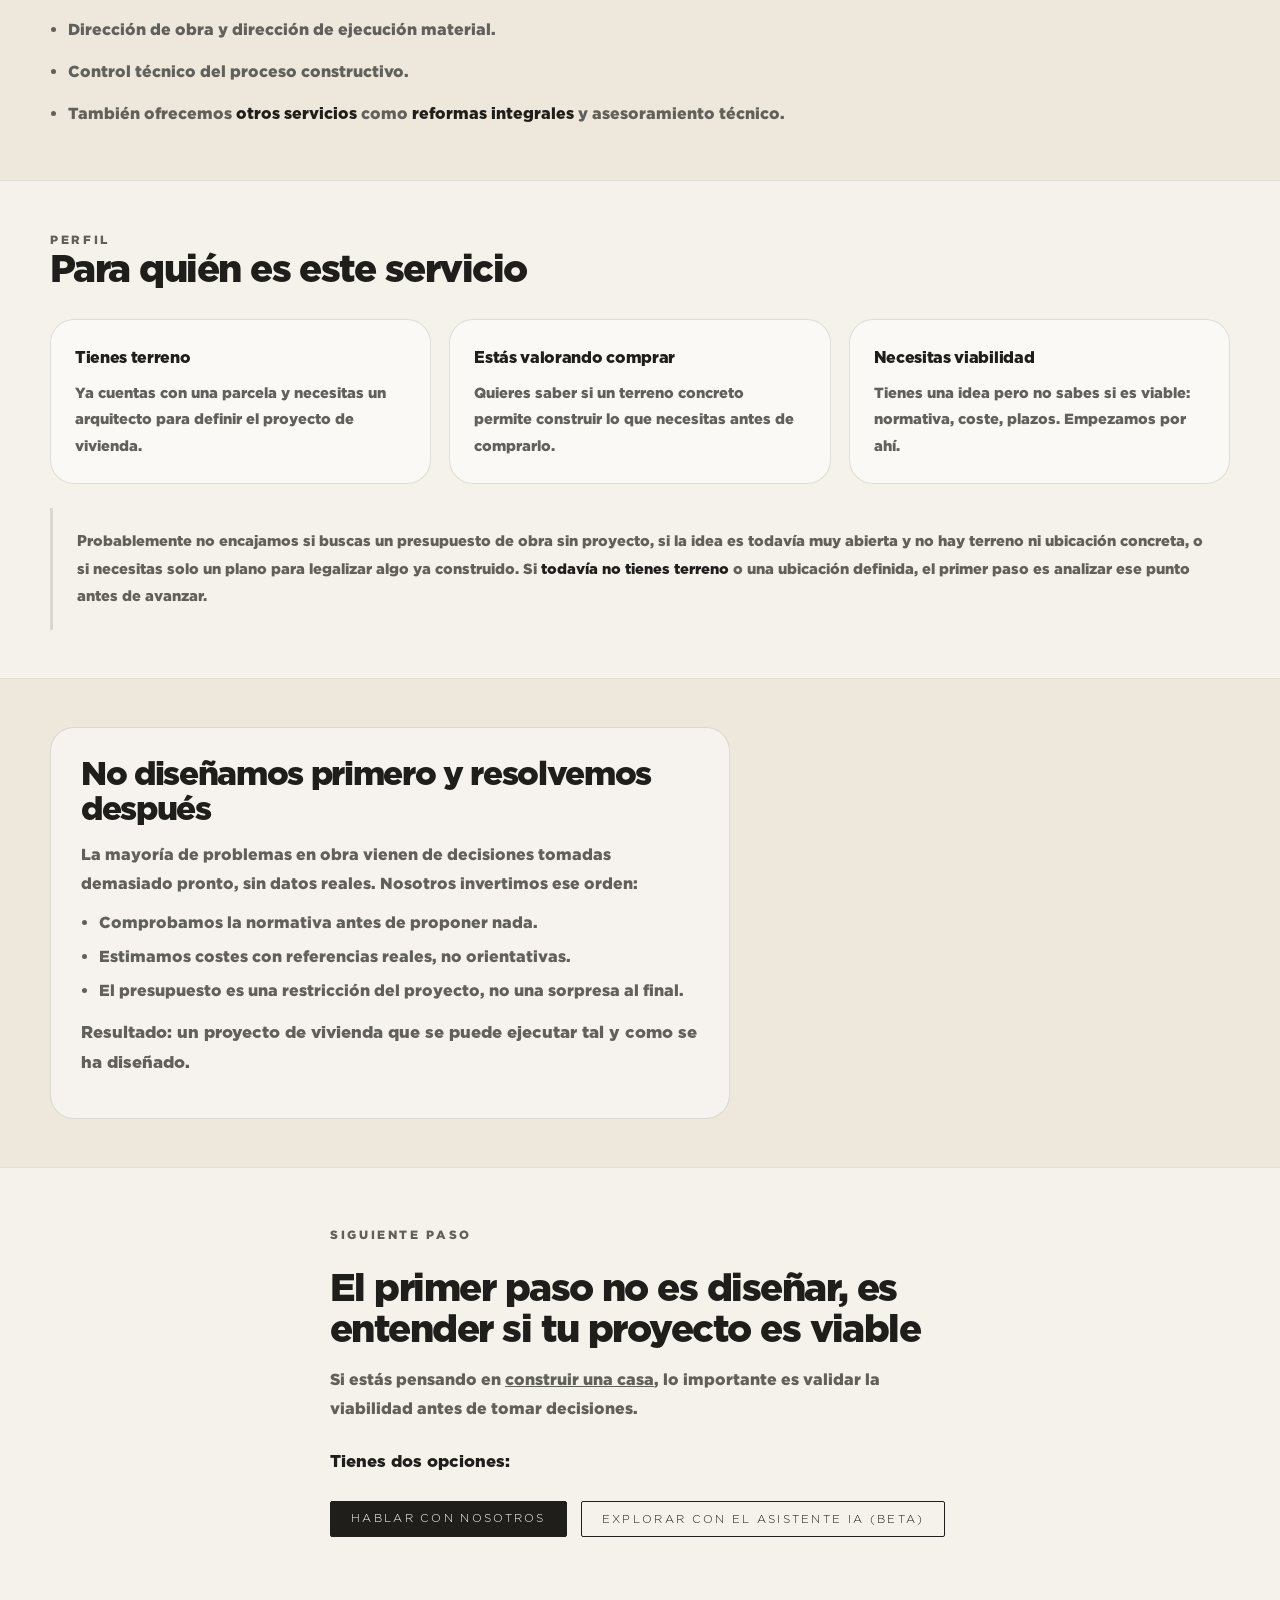
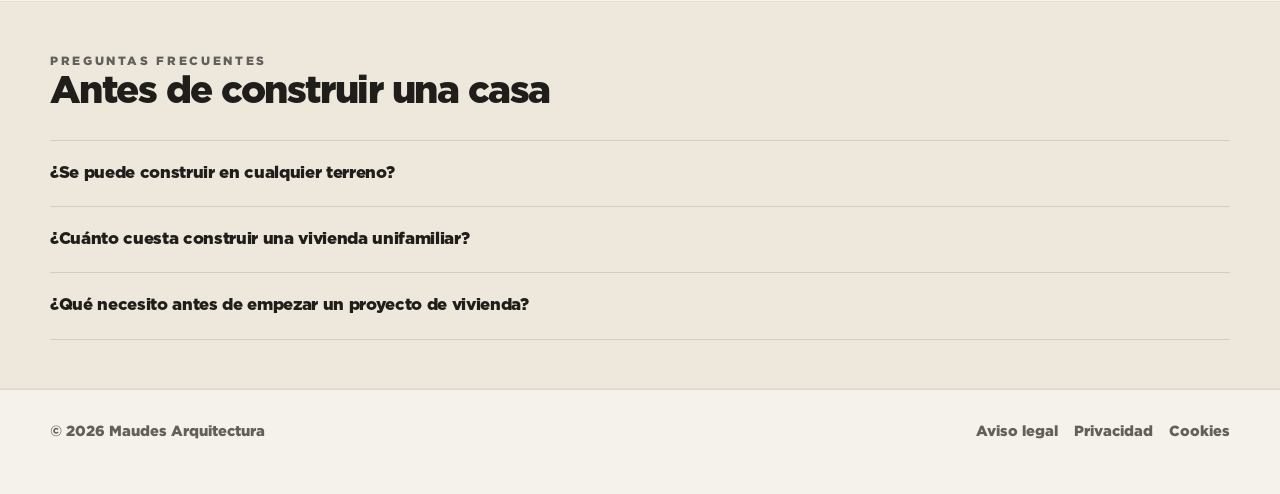
==== commit b61d1b7e: "cambio de rollo" ====
--- a/arquitecto-vivienda-unifamiliar.html
+++ b/arquitecto-vivienda-unifamiliar.html
@@ -8,6 +8,11 @@
     name="description"
     content="Antes de diseñar tu casa, analizamos terreno, normativa y coste real. Evita errores antes de empezar tu proyecto de vivienda unifamiliar."
   />
+  
+  <!-- Favicon -->
+  <link rel="icon" type="image/png" href="favicon.png" />
+  <link rel="apple-touch-icon" href="favicon.png" />
+  
   <!-- Google Ads tag -->
   <script async src="https://www.googletagmanager.com/gtag/js?id=AW-18038177600"></script>
   <script>
@@ -16,378 +21,9 @@
     gtag('js', new Date());
     gtag('config', 'AW-18038177600');
   </script>
-  <link rel="stylesheet" href="styles.css" />
-  <style>
-    /* ─── Estilos específicos de la landing SEO ────────────────────────── */
-
-    .seo-hero {
-      padding: 64px 0 48px;
-    }
-
-    .seo-hero-inner {
-      display: grid;
-      grid-template-columns: 1.15fr 0.85fr;
-      gap: 28px;
-      align-items: center;
-    }
-
-    .seo-hero-copy h1 {
-      margin: 0 0 16px;
-      font-size: clamp(2.4rem, 4.4vw, 4.4rem);
-      font-weight: 900;
-      line-height: 1;
-      letter-spacing: -0.05em;
-    }
-
-    .seo-hero-sub {
-      margin: 0 0 16px;
-      font-size: 1.12rem;
-      font-weight: 400;
-      color: var(--text);
-      line-height: 1.55;
-      max-width: 48ch;
-    }
-
-    .seo-hero-text {
-      margin: 0 0 28px;
-      font-size: 0.95rem;
-      color: var(--muted);
-      line-height: 1.6;
-      max-width: 54ch;
-    }
-
-    .seo-hero-actions {
-      display: flex;
-      gap: 14px;
-      flex-wrap: wrap;
-    }
-
-    .seo-hero-visual {
-      border-radius: calc(var(--radius) + 6px);
-      overflow: hidden;
-      box-shadow: var(--shadow);
-      min-height: 420px;
-      background:
-        url("assets/hero-maudes.png") center center / cover no-repeat;
-    }
-
-    /* Secciones genéricas */
-    .seo-section {
-      padding: 48px 0;
-    }
-
-    .seo-section-alt {
-      background: var(--bg-alt);
-      border-top: 1px solid rgba(0,0,0,0.04);
-      border-bottom: 1px solid rgba(0,0,0,0.04);
-    }
-
-    .seo-head {
-      margin-bottom: 28px;
-    }
-
-    .seo-head h2 {
-      margin: 0 0 10px;
-      font-size: clamp(1.8rem, 3vw, 2.8rem);
-      font-weight: 900;
-      line-height: 1.04;
-      letter-spacing: -0.04em;
-    }
-
-    .seo-head p {
-      margin: 0;
-      max-width: 60ch;
-      color: var(--muted);
-    }
-
-    /* Grid de tarjetas */
-    .seo-cards {
-      display: grid;
-      grid-template-columns: repeat(2, 1fr);
-      gap: 18px;
-    }
-
-    .seo-card {
-      background: var(--card);
-      border: 1px solid var(--line);
-      border-radius: var(--radius);
-      padding: 26px;
-    }
-
-    .seo-card h3 {
-      margin: 0 0 8px;
-      font-size: 1.1rem;
-      font-weight: 900;
-      letter-spacing: -0.02em;
-    }
-
-    .seo-card p {
-      margin: 0;
-      color: var(--muted);
-    }
-
-    /* Dudas */
-    .seo-dudas {
-      display: flex;
-      flex-direction: column;
-      gap: 0;
-    }
-
-    .seo-duda {
-      font-size: clamp(1.05rem, 1.8vw, 1.4rem);
-      font-weight: 400;
-      color: var(--text);
-      padding: 16px 0;
-      border-bottom: 1px solid var(--line);
-      letter-spacing: -0.01em;
-    }
-
-    .seo-duda:first-child {
-      border-top: 1px solid var(--line);
-    }
-
-    .seo-respuesta {
-      margin: 20px 0 0;
-      font-size: 1rem;
-      color: var(--muted);
-      max-width: 60ch;
-    }
-
-    /* Proceso */
-    .seo-steps {
-      display: grid;
-      grid-template-columns: repeat(5, 1fr);
-      gap: 16px;
-    }
-
-    .seo-step {
-      border-top: 2px solid var(--dark);
-      padding-top: 16px;
-    }
-
-    .seo-step-num {
-      font-size: 0.68rem;
-      font-weight: 400;
-      letter-spacing: 0.18em;
-      color: var(--muted);
-      display: block;
-      margin-bottom: 10px;
-    }
-
-    .seo-step h3 {
-      margin: 0 0 6px;
-      font-size: 0.95rem;
-      font-weight: 900;
-      letter-spacing: -0.02em;
-    }
-
-    .seo-step p {
-      margin: 0;
-      font-size: 0.88rem;
-      color: var(--muted);
-      line-height: 1.5;
-    }
-
-    /* Lista */
-    .seo-list {
-      margin: 0;
-      padding-left: 18px;
-      color: var(--muted);
-    }
-
-    .seo-list li {
-      padding: 4px 0;
-    }
-
-    .seo-list li + li {
-      margin-top: 6px;
-    }
-
-    /* Para quién */
-    .seo-audience {
-      display: grid;
-      grid-template-columns: repeat(3, 1fr);
-      gap: 18px;
-    }
-
-    .seo-audience-item {
-      background: var(--card);
-      border: 1px solid var(--line);
-      border-radius: var(--radius);
-      padding: 24px;
-    }
-
-    .seo-audience-item h3 {
-      margin: 0 0 8px;
-      font-size: 1rem;
-      font-weight: 900;
-      letter-spacing: -0.02em;
-    }
-
-    .seo-audience-item p {
-      margin: 0;
-      color: var(--muted);
-      font-size: 0.92rem;
-    }
-
-    /* Diferenciación */
-    .seo-diff {
-      background: var(--card);
-      border: 1px solid var(--line);
-      border-radius: var(--radius);
-      padding: 30px;
-      max-width: 680px;
-    }
-
-    .seo-diff h2 {
-      margin: 0 0 12px;
-      font-size: clamp(1.6rem, 2.6vw, 2.4rem);
-      font-weight: 900;
-      letter-spacing: -0.04em;
-      line-height: 1.06;
-    }
-
-    .seo-diff p {
-      margin: 0 0 10px;
-      color: var(--muted);
-    }
-
-    .seo-diff ul {
-      margin: 0 0 14px;
-      padding-left: 18px;
-      color: var(--muted);
-    }
-
-    .seo-diff li + li {
-      margin-top: 6px;
-    }
-
-    .seo-diff-result {
-      margin: 0;
-      font-weight: 900;
-      color: var(--text);
-      font-size: 1.05rem;
-    }
-
-    /* Bloque "no encajamos" */
-    .seo-no-fit {
-      margin-top: 24px;
-      padding: 20px 24px;
-      border-left: 3px solid var(--line);
-      color: var(--muted);
-      font-size: 0.92rem;
-      line-height: 1.55;
-    }
-
-    .seo-no-fit p {
-      margin: 0;
-    }
-
-    /* FAQ */
-    .seo-faq {
-      display: flex;
-      flex-direction: column;
-      gap: 0;
-    }
-
-    .seo-faq-item {
-      border-bottom: 1px solid var(--line);
-      padding: 18px 0;
-    }
-
-    .seo-faq-item:first-child {
-      border-top: 1px solid var(--line);
-    }
-
-    .seo-faq-item summary {
-      font-size: 1.05rem;
-      font-weight: 900;
-      letter-spacing: -0.02em;
-      cursor: pointer;
-      list-style: none;
-    }
-
-    .seo-faq-item summary::-webkit-details-marker {
-      display: none;
-    }
-
-    .seo-faq-item[open] summary {
-      margin-bottom: 10px;
-    }
-
-    .seo-faq-item p {
-      margin: 0;
-      color: var(--muted);
-      max-width: 60ch;
-      line-height: 1.58;
-    }
-
-    /* CTA final */
-    .seo-cta-section {
-      padding: 56px 0 64px;
-    }
-
-    .seo-cta-block {
-      max-width: 620px;
-    }
-
-    .seo-cta-block h2 {
-      margin: 0 0 14px;
-      font-size: clamp(1.8rem, 3vw, 2.6rem);
-      font-weight: 900;
-      line-height: 1.06;
-      letter-spacing: -0.04em;
-    }
-
-    .seo-cta-block p {
-      margin: 0 0 24px;
-      color: var(--muted);
-      max-width: 54ch;
-    }
-
-    .seo-cta-actions {
-      display: flex;
-      gap: 14px;
-      flex-wrap: wrap;
-    }
-
-    /* Responsive */
-    @media (max-width: 1024px) {
-      .seo-steps {
-        grid-template-columns: repeat(3, 1fr);
-      }
-
-      .seo-audience {
-        grid-template-columns: 1fr 1fr;
-      }
-    }
-
-    @media (max-width: 760px) {
-      .seo-hero-inner {
-        grid-template-columns: 1fr;
-      }
-
-      .seo-hero-visual {
-        min-height: 280px;
-        order: -1;
-      }
-
-      .seo-cards,
-      .seo-audience {
-        grid-template-columns: 1fr;
-      }
-
-      .seo-steps {
-        grid-template-columns: repeat(2, 1fr);
-      }
-    }
-
-    @media (max-width: 480px) {
-      .seo-steps {
-        grid-template-columns: 1fr;
-      }
-    }
-  </style>
+  <link rel="stylesheet" href="styles-pages.css" />
+  <link rel="stylesheet" href="pages-custom.css" />
+  <script src="chat.js" defer></script>
 </head>
 <body>
 
@@ -728,39 +364,5 @@
     </div>
   </footer>
 
-  <script>
-    (function () {
-      var FRONTEND_BASE_URL = 'https://iarquitect.maudesarquitectura.es';
-      var TENANT_ID = '46df1d61-7ffe-4469-8b42-b521eda04e8b';
-
-      // Botón hero
-      var btnHero = document.getElementById('seo-ai-btn');
-      if (btnHero) {
-        btnHero.addEventListener('click', function () {
-          var intakeUrl = FRONTEND_BASE_URL + '/intake?tenantId=' + encodeURIComponent(TENANT_ID);
-          window.location.href = intakeUrl;
-        });
-      }
-
-      // Botón CTA intermedio
-      var btnMid = document.getElementById('seo-ai-mid');
-      if (btnMid) {
-        btnMid.addEventListener('click', function () {
-          var intakeUrl = FRONTEND_BASE_URL + '/intake?tenantId=' + encodeURIComponent(TENANT_ID);
-          window.location.href = intakeUrl;
-        });
-      }
-
-      // Botón CTA final
-      var btnCTA = document.getElementById('seo-ai-cta');
-      if (btnCTA) {
-        btnCTA.addEventListener('click', function () {
-          var intakeUrl = FRONTEND_BASE_URL + '/intake?tenantId=' + encodeURIComponent(TENANT_ID);
-          window.location.href = intakeUrl;
-        });
-      }
-    })();
-  </script>
-
 </body>
 </html>
--- a/styles-pages.css
+++ b/styles-pages.css
@@ -0,0 +1,716 @@
+/* ─── Gotham – tipografía principal ─────────────────────────────────────── */
+@font-face {
+  font-family: 'Gotham';
+  src: url('assets/fonts/Gotham-Light.otf') format('opentype');
+  font-weight: 300;
+  font-style: normal;
+  font-display: swap;
+}
+
+@font-face {
+  font-family: 'Gotham';
+  src: url('assets/fonts/Gotham-Regular.otf') format('opentype');
+  font-weight: 400;
+  font-style: normal;
+  font-display: swap;
+}
+
+@font-face {
+  font-family: 'Gotham';
+  src: url('assets/fonts/Gotham-Black.otf') format('opentype');
+  font-weight: 900;
+  font-style: normal;
+  font-display: swap;
+}
+
+:root {
+  --bg: #f5f2ec;
+  --bg-alt: #ede7dc;
+  --card: rgba(255, 255, 255, 0.5);
+  --text: #1f1e1a;
+  --muted: #62605a;
+  --line: rgba(31, 30, 26, 0.12);
+  --dark: #1f1e1a;
+  --light: #ffffff;
+  --max-width: 1180px;
+  --radius: 24px;
+  --shadow: 0 20px 60px rgba(0, 0, 0, 0.08);
+}
+
+* {
+  box-sizing: border-box;
+}
+
+html {
+  scroll-behavior: smooth;
+}
+
+body {
+  margin: 0;
+  font-family: 'Gotham', Arial, Helvetica, sans-serif;
+  font-weight: 400;
+  background: var(--bg);
+  color: var(--text);
+  line-height: 1.75;
+}
+
+p {
+  font-weight: 400;
+  line-height: 1.8;
+  margin-bottom: 1.2em;
+}
+
+a {
+  color: inherit;
+  text-decoration: none;
+}
+
+.container {
+  width: min(calc(100% - 32px), var(--max-width));
+  margin: 0 auto;
+}
+
+.site-header {
+  position: sticky;
+  top: 0;
+  z-index: 50;
+  backdrop-filter: blur(14px) saturate(1.4);
+  -webkit-backdrop-filter: blur(14px) saturate(1.4);
+  background: rgba(245, 242, 236, 0.92);
+  border-bottom: 1px solid rgba(31, 30, 26, 0.08);
+}
+
+.header-inner {
+  min-height: 68px;
+  display: flex;
+  align-items: center;
+  justify-content: space-between;
+  gap: 48px;
+}
+
+.brand {
+  display: flex;
+  align-items: center;
+  gap: 0;
+  line-height: 1;
+  flex-shrink: 0;
+  text-decoration: none;
+}
+
+.brand-logo {
+  height: 68px;
+  width: auto;
+  display: block;
+  object-fit: contain;
+  opacity: 0.85;
+  transition: opacity 0.25s ease;
+  flex-shrink: 0;
+}
+
+.brand:hover .brand-logo {
+  opacity: 1;
+}
+
+.brand-divider {
+  display: block;
+  width: 1px;
+  height: 28px;
+  background: var(--line);
+  margin: 0 13px;
+  flex-shrink: 0;
+}
+
+.brand-text {
+  display: flex;
+  flex-direction: column;
+  gap: 4px;
+  line-height: 1;
+}
+
+.brand-name {
+  font-family: 'Gotham', Arial, Helvetica, sans-serif;
+  font-weight: 900;
+  font-size: 1.7rem;
+  letter-spacing: 0.01em;
+  text-transform: none;
+  color: var(--text);
+  transition: color 0.25s ease;
+}
+
+.brand-tagline {
+  font-family: 'Gotham', Arial, Helvetica, sans-serif;
+  font-weight: 300;
+  font-size: 0.6rem;
+  letter-spacing: 0.24em;
+  text-transform: uppercase;
+  color: var(--muted);
+  transition: color 0.25s ease;
+}
+
+.brand:hover .brand-name {
+  color: var(--dark);
+}
+
+.brand:hover .brand-tagline {
+  color: var(--text);
+}
+
+.nav {
+  display: flex;
+  align-items: center;
+  gap: 32px;
+  flex-wrap: wrap;
+}
+
+.nav a {
+  color: var(--muted);
+  font-size: 0.75rem;
+  font-weight: 300;
+  letter-spacing: 0.18em;
+  text-transform: uppercase;
+  transition: color 0.25s ease;
+}
+
+.nav a:not(.btn):hover {
+  color: var(--text);
+}
+
+.btn {
+  display: inline-flex;
+  align-items: center;
+  justify-content: center;
+  min-height: 36px;
+  padding: 0 20px;
+  border-radius: 2px;
+  font-family: 'Gotham', Arial, Helvetica, sans-serif;
+  font-weight: 300;
+  font-size: 0.72rem;
+  letter-spacing: 0.2em;
+  text-transform: uppercase;
+  transition: background 0.2s ease, color 0.2s ease;
+  border: 1px solid var(--dark);
+}
+
+.btn:hover {
+  transform: translateY(-1px);
+}
+
+.btn-dark {
+  background: var(--dark);
+  color: var(--light);
+}
+
+.btn-light {
+  background: transparent;
+  color: var(--dark);
+}
+
+.full {
+  width: 100%;
+}
+
+.hero {
+  padding: 80px 0 60px;
+}
+
+.hero-grid {
+  display: grid;
+  grid-template-columns: 1.1fr 0.9fr;
+  gap: 24px;
+  align-items: stretch;
+}
+
+.hero-copy,
+.hero-visual {
+  min-height: 620px;
+}
+
+.hero-copy {
+  background: linear-gradient(180deg, rgba(255,255,255,0.44), rgba(255,255,255,0.18));
+  border: 1px solid var(--line);
+  border-radius: calc(var(--radius) + 6px);
+  padding: 44px;
+  box-shadow: var(--shadow);
+  display: flex;
+  flex-direction: column;
+  justify-content: center;
+}
+
+.eyebrow {
+  margin: 0 0 24px;
+  color: var(--muted);
+  text-transform: uppercase;
+  letter-spacing: 0.22em;
+  font-size: 0.75rem;
+  font-weight: 400;
+}
+
+.hero h1 {
+  margin: 0 0 28px;
+  font-size: clamp(2.8rem, 5vw, 5.6rem);
+  font-weight: 900;
+  line-height: 1.05;
+  letter-spacing: -0.06em;
+  max-width: 14ch;
+}
+
+.lead {
+  max-width: 52ch;
+  color: var(--muted);
+  font-size: 1.1rem;
+  font-weight: 400;
+  line-height: 1.75;
+  margin: 0 0 36px;
+}
+
+.hero-actions {
+  display: flex;
+  gap: 16px;
+  flex-wrap: wrap;
+  margin-bottom: 48px;
+}
+
+.hero-points {
+  display: grid;
+  grid-template-columns: repeat(3, 1fr);
+  gap: 16px;
+  margin-top: 10px;
+}
+
+.hero-points div {
+  border-top: 1px solid var(--line);
+  padding-top: 14px;
+}
+
+.hero-points strong {
+  display: block;
+  margin-bottom: 6px;
+  font-size: 1.1rem;
+}
+
+.hero-points span {
+  color: var(--muted);
+  font-size: 0.92rem;
+}
+
+.hero-visual {
+  position: relative;
+  border-radius: calc(var(--radius) + 6px);
+  overflow: hidden;
+  box-shadow: var(--shadow);
+  background:
+    url("assets/hero-maudes.png") center center / cover no-repeat;
+}
+
+.hero-card {
+  position: absolute;
+  left: 24px;
+  right: 24px;
+  bottom: 24px;
+  z-index: 2;
+  background: rgba(255,255,255,0.9);
+  backdrop-filter: blur(10px);
+  padding: 24px;
+  border-radius: 18px;
+  border: 1px solid rgba(0,0,0,0.06);
+}
+
+.hero-card-label {
+  margin: 0 0 10px;
+  color: var(--muted);
+  text-transform: uppercase;
+  letter-spacing: 0.12em;
+  font-size: 0.75rem;
+}
+
+.hero-card h2 {
+  margin: 0 0 10px;
+  font-size: 1.45rem;
+  font-weight: 900;
+  letter-spacing: -0.04em;
+}
+
+.hero-card p {
+  margin: 0;
+  color: var(--muted);
+}
+
+.section {
+  padding: 100px 0;
+}
+
+.section-alt {
+  background: var(--bg-alt);
+  border-top: 1px solid rgba(0,0,0,0.04);
+  border-bottom: 1px solid rgba(0,0,0,0.04);
+}
+
+.section-head {
+  margin-bottom: 48px;
+}
+
+.section-head h2 {
+  margin: 0 0 20px;
+  font-size: clamp(2.4rem, 4vw, 3.8rem);
+  font-weight: 900;
+  line-height: 1.1;
+  letter-spacing: -0.05em;
+}
+
+.section-text {
+  margin: 0;
+  max-width: 56ch;
+  color: var(--muted);
+  font-weight: 400;
+  line-height: 1.8;
+  font-size: 1.05rem;
+}
+
+.cards-3 {
+  display: grid;
+  grid-template-columns: repeat(3, 1fr);
+  gap: 32px;
+}
+
+.card {
+  background: var(--card);
+  border: 1px solid var(--line);
+  border-radius: var(--radius);
+  padding: 40px;
+}
+
+.card-number {
+  display: inline-block;
+  margin-bottom: 16px;
+  color: var(--muted);
+  font-size: 0.78rem;
+  letter-spacing: 0.14em;
+}
+
+.card h3 {
+  margin: 0 0 16px;
+  font-size: 1.35rem;
+  font-weight: 400;
+  letter-spacing: -0.02em;
+}
+
+.card p {
+  margin: 0;
+  color: var(--muted);
+  font-weight: 400;
+  line-height: 1.8;
+  font-size: 1rem;
+}
+
+.card-link {
+  display: inline-block;
+  margin-top: 14px;
+  font-size: 0.88rem;
+  font-weight: 900;
+  color: var(--text);
+  text-decoration: none;
+  letter-spacing: -0.01em;
+}
+
+.card-link:hover {
+  text-decoration: underline;
+  opacity: 0.7;
+}
+
+.steps {
+  display: grid;
+  grid-template-columns: repeat(4, 1fr);
+  gap: 28px;
+}
+
+.step {
+  background: rgba(255,255,255,0.46);
+  border: 1px solid var(--line);
+  border-radius: var(--radius);
+  padding: 36px;
+}
+
+.step span {
+  display: inline-block;
+  margin-bottom: 12px;
+  font-size: 1.8rem;
+  font-weight: 900;
+  letter-spacing: -0.06em;
+}
+
+.step h3 {
+  margin: 0 0 14px;
+  font-size: 1.15rem;
+  font-weight: 400;
+  letter-spacing: 0.02em;
+}
+
+.step p {
+  margin: 0;
+  color: var(--muted);
+  font-weight: 400;
+  line-height: 1.8;
+}
+
+.studio-grid,
+.contact-grid {
+  display: grid;
+  grid-template-columns: 1fr 1fr;
+  gap: 32px;
+  align-items: start;
+}
+
+.studio-block,
+.contact-info,
+.contact-box {
+  position: relative;
+  background: #ffffff;
+  border: 1px solid var(--line);
+  border-radius: var(--radius);
+  padding: 42px;
+}
+
+.studio-block {
+  background: var(--card);
+}
+
+.studio-block h2 {
+  margin: 0 0 24px;
+  font-size: clamp(2rem, 3.5vw, 3rem);
+  font-weight: 900;
+  line-height: 1.15;
+  letter-spacing: -0.05em;
+}
+
+.studio-block h3,
+.contact-box h3,
+.contact-info h2 {
+  margin: 0 0 20px;
+  letter-spacing: -0.04em;
+  font-size: 1.8rem;
+}
+
+.studio-block p,
+.contact-info p,
+.contact-box p {
+  margin: 0 0 20px;
+  color: var(--muted);
+  font-weight: 400;
+  line-height: 1.8;
+  font-size: 1.05rem;
+}
+
+.studio-list ul {
+  margin: 0;
+  padding-left: 18px;
+  color: var(--muted);
+}
+
+.studio-list li + li {
+  margin-top: 10px;
+}
+
+.studio-intro h2 {
+  max-width: 16ch;
+}
+
+.team-photos {
+  display: grid;
+  grid-template-columns: 1fr 1fr;
+  gap: 14px;
+  align-items: stretch;
+}
+
+.team-photo {
+  min-height: 320px;
+  aspect-ratio: 3 / 4;
+  border-radius: 16px;
+  border: 1px solid var(--line);
+  background-position: center top;
+  background-size: contain;
+  background-repeat: no-repeat;
+  background-color: rgba(255, 255, 255, 0.82);
+}
+
+.photo-marta {
+  background-image:
+    linear-gradient(180deg, rgba(31, 30, 26, 0.12), rgba(31, 30, 26, 0.08)),
+    url("assets/Foto estudio Marta.png");
+}
+
+.photo-dani {
+  background-image:
+    linear-gradient(180deg, rgba(31, 30, 26, 0.12), rgba(31, 30, 26, 0.08)),
+    url("assets/Foto estudio DANI.png");
+}
+
+.profile-block h3 {
+  margin: 0 0 12px;
+  font-size: 1.2rem;
+  font-weight: 900;
+  letter-spacing: -0.03em;
+}
+
+.profile-block p {
+  margin: 0;
+}
+
+.section-contact {
+  padding-bottom: 100px;
+}
+
+.contact-items {
+  display: grid;
+  gap: 14px;
+  margin-top: 22px;
+}
+
+.contact-items div {
+  border-top: 1px solid var(--line);
+  padding-top: 12px;
+}
+
+.contact-items small {
+  display: block;
+  color: var(--muted);
+  font-size: 0.72rem;
+  letter-spacing: 0.12em;
+  text-transform: uppercase;
+  margin-bottom: 4px;
+}
+
+.site-footer {
+  padding: 28px 0 50px;
+  border-top: 1px solid var(--line);
+}
+
+.footer-inner {
+  display: flex;
+  justify-content: space-between;
+  gap: 16px;
+  flex-wrap: wrap;
+  color: var(--muted);
+  font-size: 0.92rem;
+}
+
+.footer-links {
+  display: flex;
+  gap: 16px;
+  flex-wrap: wrap;
+}
+
+@media (max-width: 1024px) {
+  .hero-grid,
+  .cards-3,
+  .steps,
+  .studio-grid,
+  .contact-grid {
+    grid-template-columns: 1fr 1fr;
+  }
+
+  .steps {
+    grid-template-columns: repeat(2, 1fr);
+  }
+
+  .hero-copy,
+  .hero-visual {
+    min-height: 520px;
+  }
+
+  .section {
+    padding: 80px 0;
+  }
+
+  .hero {
+    padding: 60px 0 50px;
+  }
+}
+
+@media (max-width: 760px) {
+  .header-inner {
+    flex-direction: row;
+    align-items: center;
+    padding: 10px 0;
+    min-height: 58px;
+    gap: 24px;
+  }
+
+  .brand-logo {
+    height: 26px;
+  }
+
+  .brand-divider {
+    height: 22px;
+    margin: 0 10px;
+  }
+
+  .brand-name {
+    font-size: 1.1rem;
+  }
+
+  .brand-tagline {
+    font-size: 0.56rem;
+    letter-spacing: 0.2em;
+  }
+
+  .nav {
+    gap: 14px;
+  }
+
+  .hero-grid,
+  .cards-3,
+  .steps,
+  .studio-grid,
+  .contact-grid,
+  .hero-points {
+    grid-template-columns: 1fr;
+  }
+
+  .team-photos {
+    grid-template-columns: 1fr 1fr;
+  }
+
+  .hero-copy,
+  .hero-visual {
+    min-height: auto;
+  }
+
+  .hero-copy {
+    padding: 32px;
+  }
+
+  .hero-card {
+    position: static;
+    margin: 24px;
+  }
+
+  .team-photo {
+    min-height: 220px;
+  }
+
+  .section {
+    padding: 60px 0;
+  }
+
+  .hero {
+    padding: 40px 0 30px;
+  }
+
+  .section-head {
+    margin-bottom: 32px;
+  }
+
+  .card,
+  .step,
+  .studio-block,
+  .contact-info,
+  .contact-box {
+    padding: 28px;
+  }
+}
+
+@media (max-width: 480px) {
+  .team-photos {
+    grid-template-columns: 1fr;
+  }
+}
--- a/pages-custom.css
+++ b/pages-custom.css
@@ -0,0 +1,1551 @@
+/* ============================================================================
+   ESTILOS PERSONALIZADOS PARA PÁGINAS ESPECÍFICAS
+   Archivo centralizado que contiene todos los estilos inline de las páginas
+   ============================================================================ */
+
+/* ─── PÁGINAS SEO ─────────────────────────────────────────────────────────
+   Usadas en: arquitecto-vivienda-unifamiliar.html, rehabilitacion-vivienda.html,
+   cuanto-cuesta-construir-una-casa.html, comprar-terreno-construir-casa.html
+   ──────────────────────────────────────────────────────────────────────── */
+
+.seo-hero {
+  padding: 64px 0 48px;
+}
+
+.seo-hero-inner {
+  display: grid;
+  grid-template-columns: 1.15fr 0.85fr;
+  gap: 28px;
+  align-items: center;
+}
+
+.seo-hero-copy h1 {
+  margin: 0 0 16px;
+  font-size: clamp(2.4rem, 4.4vw, 4.4rem);
+  font-weight: 900;
+  line-height: 1;
+  letter-spacing: -0.05em;
+}
+
+.seo-hero-sub {
+  margin: 0 0 16px;
+  font-size: 1.12rem;
+  font-weight: 400;
+  color: var(--text);
+  line-height: 1.55;
+  max-width: 48ch;
+}
+
+.seo-hero-text {
+  margin: 0 0 28px;
+  font-size: 0.95rem;
+  color: var(--muted);
+  line-height: 1.6;
+  max-width: 54ch;
+}
+
+.seo-hero-actions {
+  display: flex;
+  gap: 14px;
+  flex-wrap: wrap;
+}
+
+.seo-hero-visual {
+  border-radius: calc(var(--radius) + 6px);
+  overflow: hidden;
+  box-shadow: var(--shadow);
+  min-height: 420px;
+  background: url("assets/hero-maudes.png") center center / cover no-repeat;
+}
+
+/* Secciones genéricas */
+.seo-section {
+  padding: 48px 0;
+}
+
+.seo-section-alt {
+  background: var(--bg-alt);
+  border-top: 1px solid rgba(0,0,0,0.04);
+  border-bottom: 1px solid rgba(0,0,0,0.04);
+}
+
+.seo-head {
+  margin-bottom: 28px;
+}
+
+.seo-head h2 {
+  margin: 0 0 10px;
+  font-size: clamp(1.8rem, 3vw, 2.8rem);
+  font-weight: 900;
+  line-height: 1.04;
+  letter-spacing: -0.04em;
+}
+
+.seo-head p {
+  margin: 0;
+  max-width: 60ch;
+  color: var(--muted);
+}
+
+/* Grid de tarjetas */
+.seo-cards {
+  display: grid;
+  grid-template-columns: repeat(2, 1fr);
+  gap: 18px;
+}
+
+.seo-card {
+  background: var(--card);
+  border: 1px solid var(--line);
+  border-radius: var(--radius);
+  padding: 26px;
+}
+
+.seo-card h3 {
+  margin: 0 0 8px;
+  font-size: 1.1rem;
+  font-weight: 900;
+  letter-spacing: -0.02em;
+}
+
+.seo-card p {
+  margin: 0;
+  color: var(--muted);
+}
+
+/* Dudas */
+.seo-dudas {
+  display: flex;
+  flex-direction: column;
+  gap: 0;
+}
+
+.seo-duda {
+  font-size: clamp(1.05rem, 1.8vw, 1.4rem);
+  font-weight: 400;
+  color: var(--text);
+  padding: 16px 0;
+  border-bottom: 1px solid var(--line);
+  letter-spacing: -0.01em;
+}
+
+.seo-duda:first-child {
+  border-top: 1px solid var(--line);
+}
+
+.seo-respuesta {
+  margin: 20px 0 0;
+  font-size: 1rem;
+  color: var(--muted);
+  max-width: 60ch;
+}
+
+/* Proceso */
+.seo-steps {
+  display: grid;
+  grid-template-columns: repeat(5, 1fr);
+  gap: 16px;
+}
+
+.seo-step {
+  border-top: 2px solid var(--dark);
+  padding-top: 16px;
+}
+
+.seo-step-num {
+  font-size: 0.68rem;
+  font-weight: 400;
+  letter-spacing: 0.18em;
+  color: var(--muted);
+  display: block;
+  margin-bottom: 10px;
+}
+
+.seo-step h3 {
+  margin: 0 0 6px;
+  font-size: 0.95rem;
+  font-weight: 900;
+  letter-spacing: -0.02em;
+}
+
+.seo-step p {
+  margin: 0;
+  font-size: 0.88rem;
+  color: var(--muted);
+  line-height: 1.5;
+}
+
+/* Lista */
+.seo-list {
+  margin: 0;
+  padding-left: 18px;
+  color: var(--muted);
+}
+
+.seo-list li {
+  padding: 4px 0;
+}
+
+.seo-list li + li {
+  margin-top: 6px;
+}
+
+/* Para quién */
+.seo-audience {
+  display: grid;
+  grid-template-columns: repeat(3, 1fr);
+  gap: 18px;
+}
+
+.seo-audience-item {
+  background: var(--card);
+  border: 1px solid var(--line);
+  border-radius: var(--radius);
+  padding: 24px;
+}
+
+.seo-audience-item h3 {
+  margin: 0 0 8px;
+  font-size: 1rem;
+  font-weight: 900;
+  letter-spacing: -0.02em;
+}
+
+.seo-audience-item p {
+  margin: 0;
+  color: var(--muted);
+  font-size: 0.92rem;
+}
+
+/* Diferenciación */
+.seo-diff {
+  background: var(--card);
+  border: 1px solid var(--line);
+  border-radius: var(--radius);
+  padding: 30px;
+  max-width: 680px;
+}
+
+.seo-diff h2 {
+  margin: 0 0 12px;
+  font-size: clamp(1.6rem, 2.6vw, 2.4rem);
+  font-weight: 900;
+  letter-spacing: -0.04em;
+  line-height: 1.06;
+}
+
+.seo-diff p {
+  margin: 0 0 10px;
+  color: var(--muted);
+}
+
+.seo-diff ul {
+  margin: 0 0 14px;
+  padding-left: 18px;
+  color: var(--muted);
+}
+
+.seo-diff li + li {
+  margin-top: 6px;
+}
+
+.seo-diff-result {
+  margin: 0;
+  font-weight: 900;
+  color: var(--text);
+  font-size: 1.05rem;
+}
+
+/* Bloque "no encajamos" */
+.seo-no-fit {
+  margin-top: 24px;
+  padding: 20px 24px;
+  border-left: 3px solid var(--line);
+  color: var(--muted);
+  font-size: 0.92rem;
+  line-height: 1.55;
+}
+
+.seo-no-fit p {
+  margin: 0;
+}
+
+/* FAQ */
+.seo-faq {
+  display: flex;
+  flex-direction: column;
+  gap: 0;
+}
+
+.seo-faq-item {
+  border-bottom: 1px solid var(--line);
+  padding: 18px 0;
+}
+
+.seo-faq-item:first-child {
+  border-top: 1px solid var(--line);
+}
+
+.seo-faq-item summary {
+  font-size: 1.05rem;
+  font-weight: 900;
+  letter-spacing: -0.02em;
+  cursor: pointer;
+  list-style: none;
+}
+
+.seo-faq-item summary::-webkit-details-marker {
+  display: none;
+}
+
+.seo-faq-item[open] summary {
+  margin-bottom: 10px;
+}
+
+.seo-faq-item p {
+  margin: 0;
+  color: var(--muted);
+  max-width: 60ch;
+  line-height: 1.58;
+}
+
+/* CTA final */
+.seo-cta-section {
+  padding: 56px 0 64px;
+}
+
+.seo-cta-block {
+  max-width: 620px;
+}
+
+.seo-cta-block h2 {
+  margin: 0 0 14px;
+  font-size: clamp(1.8rem, 3vw, 2.6rem);
+  font-weight: 900;
+  line-height: 1.06;
+  letter-spacing: -0.04em;
+}
+
+.seo-cta-block p {
+  margin: 0 0 24px;
+  color: var(--muted);
+  max-width: 54ch;
+}
+
+.seo-cta-actions {
+  display: flex;
+  gap: 14px;
+  flex-wrap: wrap;
+}
+
+/* Responsive SEO */
+@media (max-width: 1024px) {
+  .seo-steps {
+    grid-template-columns: repeat(3, 1fr);
+  }
+
+  .seo-audience {
+    grid-template-columns: 1fr 1fr;
+  }
+}
+
+@media (max-width: 760px) {
+  .seo-hero-inner {
+    grid-template-columns: 1fr;
+  }
+
+  .seo-hero-visual {
+    min-height: 280px;
+    order: -1;
+  }
+
+  .seo-cards,
+  .seo-audience {
+    grid-template-columns: 1fr;
+  }
+
+  .seo-steps {
+    grid-template-columns: repeat(2, 1fr);
+  }
+}
+
+@media (max-width: 480px) {
+  .seo-steps {
+    grid-template-columns: 1fr;
+  }
+}
+
+/* ─── LANDING ADS ─────────────────────────────────────────────────────────
+   Usada en: landing-ads.html
+   ──────────────────────────────────────────────────────────────────────── */
+
+.ads-hero {
+  padding: 72px 0 56px;
+}
+
+.ads-hero-inner {
+  display: grid;
+  grid-template-columns: 1.1fr 0.9fr;
+  gap: 32px;
+  align-items: start;
+}
+
+.ads-hero-copy {
+  display: flex;
+  flex-direction: column;
+  gap: 28px;
+}
+
+.ads-hero h1 {
+  margin: 0;
+  font-size: clamp(2.4rem, 4.5vw, 4.4rem);
+  font-weight: 900;
+  line-height: 1;
+  letter-spacing: -0.05em;
+}
+
+.ads-hero-sub {
+  margin: 0;
+  font-size: 1.1rem;
+  font-weight: 400;
+  color: var(--text);
+  line-height: 1.6;
+  max-width: 48ch;
+}
+
+.ads-hero-disqualifier {
+  margin: 0;
+  font-size: 0.88rem;
+  font-weight: 300;
+  color: var(--muted);
+  border-left: 2px solid rgba(31,30,26,0.18);
+  padding-left: 12px;
+  line-height: 1.5;
+}
+
+.filter-block {
+  display: grid;
+  grid-template-columns: 1fr 1fr;
+  gap: 16px;
+}
+
+.filter-yes,
+.filter-no {
+  border: 1px solid var(--line);
+  border-radius: 16px;
+  padding: 20px 22px;
+}
+
+.filter-yes {
+  background: rgba(255, 255, 255, 0.6);
+}
+
+.filter-no {
+  background: rgba(245, 242, 236, 0.4);
+}
+
+.filter-label {
+  font-size: 0.72rem;
+  font-weight: 400;
+  letter-spacing: 0.16em;
+  text-transform: uppercase;
+  margin-bottom: 12px;
+}
+
+.filter-label-yes {
+  color: #3a6b3a;
+}
+
+.filter-label-no {
+  color: var(--muted);
+}
+
+.filter-list {
+  margin: 0;
+  padding: 0;
+  list-style: none;
+  display: flex;
+  flex-direction: column;
+  gap: 7px;
+}
+
+.filter-list li {
+  font-size: 0.88rem;
+  font-weight: 300;
+  color: var(--text);
+  padding-left: 18px;
+  position: relative;
+}
+
+.filter-list li::before {
+  content: attr(data-mark);
+  position: absolute;
+  left: 0;
+  font-weight: 400;
+}
+
+.btn-cta {
+  display: inline-flex;
+  align-items: center;
+  justify-content: center;
+  padding: 18px 32px;
+  min-height: 56px;
+  background: var(--dark);
+  color: var(--light);
+  font-family: 'Gotham', Arial, Helvetica, sans-serif;
+  font-weight: 400;
+  font-size: 0.85rem;
+  letter-spacing: 0.14em;
+  text-transform: uppercase;
+  border: 1px solid var(--dark);
+  border-radius: 2px;
+  text-decoration: none;
+  transition: background 0.2s ease, color 0.2s ease;
+  align-self: flex-start;
+}
+
+.btn-cta:hover {
+  background: transparent;
+  color: var(--dark);
+}
+
+.ads-form-card {
+  background: rgba(255, 255, 255, 0.72);
+  border: 1px solid var(--line);
+  border-radius: calc(var(--radius) + 4px);
+  padding: 36px 32px;
+  box-shadow: var(--shadow);
+  position: sticky;
+  top: 88px;
+}
+
+.ads-form-card h3 {
+  margin: 0 0 6px;
+  font-size: 1.15rem;
+  font-weight: 900;
+  letter-spacing: -0.03em;
+}
+
+.ads-form-card p {
+  margin: 0 0 24px;
+  font-size: 0.88rem;
+  font-weight: 300;
+  color: var(--muted);
+  line-height: 1.5;
+}
+
+.lead-form {
+  display: flex;
+  flex-direction: column;
+  gap: 16px;
+}
+
+.form-field {
+  display: flex;
+  flex-direction: column;
+  gap: 6px;
+}
+
+.form-field label {
+  font-size: 0.7rem;
+  font-weight: 300;
+  letter-spacing: 0.16em;
+  text-transform: uppercase;
+  color: var(--muted);
+}
+
+.form-field input,
+.form-field select {
+  font-family: 'Gotham', Arial, Helvetica, sans-serif;
+  font-size: 0.9rem;
+  font-weight: 300;
+  color: var(--text);
+  background: rgba(255, 255, 255, 0.8);
+  border: 1px solid rgba(31, 30, 26, 0.2);
+  border-radius: 4px;
+  padding: 11px 14px;
+  outline: none;
+  transition: border-color 0.2s ease;
+  width: 100%;
+  -webkit-appearance: none;
+  appearance: none;
+}
+
+.form-group {
+  display: flex;
+  flex-direction: column;
+  gap: 6px;
+}
+
+.form-group textarea {
+  font-family: 'Gotham', Arial, Helvetica, sans-serif;
+  font-size: 0.9rem;
+  font-weight: 300;
+  color: var(--text);
+  background: rgba(255, 255, 255, 0.8);
+  border: 1px solid rgba(31, 30, 26, 0.2);
+  border-radius: 4px;
+  padding: 11px 14px;
+  outline: none;
+  transition: border-color 0.2s ease;
+  width: 100%;
+  resize: vertical;
+  min-height: 64px;
+}
+
+.form-group textarea:focus {
+  border-color: var(--dark);
+}
+
+.form-field input:focus,
+.form-field select:focus {
+  border-color: var(--dark);
+}
+
+.form-field select {
+  background-image: url("data:image/svg+xml,%3Csvg xmlns='http://www.w3.org/2000/svg' width='12' height='8' viewBox='0 0 12 8'%3E%3Cpath d='M1 1l5 5 5-5' stroke='%2362605a' stroke-width='1.5' fill='none' stroke-linecap='round'/%3E%3C/svg%3E");
+  background-repeat: no-repeat;
+  background-position: right 14px center;
+  padding-right: 36px;
+}
+
+.btn-form-submit {
+  margin-top: 4px;
+  min-height: 48px;
+  background: var(--dark);
+  color: var(--light);
+  font-family: 'Gotham', Arial, Helvetica, sans-serif;
+  font-weight: 400;
+  font-size: 0.78rem;
+  letter-spacing: 0.18em;
+  text-transform: uppercase;
+  border: 1px solid var(--dark);
+  border-radius: 2px;
+  cursor: pointer;
+  transition: background 0.2s ease, color 0.2s ease;
+  width: 100%;
+}
+
+.btn-form-submit:hover {
+  background: transparent;
+  color: var(--dark);
+}
+
+.form-trust {
+  margin: 0;
+  text-align: center;
+  font-size: 0.72rem;
+  font-weight: 300;
+  color: var(--muted);
+  letter-spacing: 0.06em;
+}
+
+.form-disqualify {
+  margin: 6px 0 0;
+  font-size: 0.78rem;
+  font-weight: 300;
+  color: #8b3a2a;
+  line-height: 1.4;
+}
+
+.btn-form-submit:disabled {
+  background: transparent;
+  color: rgba(31, 30, 26, 0.3);
+  border-color: rgba(31, 30, 26, 0.2);
+  cursor: not-allowed;
+  transform: none;
+}
+
+.ads-section {
+  padding: 56px 0;
+}
+
+.ads-section-alt {
+  background: var(--bg-alt);
+  border-top: 1px solid rgba(0,0,0,0.04);
+  border-bottom: 1px solid rgba(0,0,0,0.04);
+}
+
+.ads-text-block {
+  max-width: 640px;
+}
+
+.ads-text-block p {
+  font-size: 1.15rem;
+  font-weight: 300;
+  line-height: 1.75;
+  color: var(--text);
+  margin: 0 0 12px;
+}
+
+.ads-text-block p:last-child {
+  margin: 0;
+}
+
+.ads-text-block strong {
+  font-weight: 900;
+  letter-spacing: -0.02em;
+}
+
+.ads-steps {
+  display: grid;
+  grid-template-columns: repeat(4, 1fr);
+  gap: 16px;
+  margin-top: 32px;
+}
+
+.ads-step {
+  border-top: 2px solid var(--dark);
+  padding-top: 18px;
+}
+
+.ads-step-num {
+  font-size: 0.7rem;
+  font-weight: 400;
+  letter-spacing: 0.18em;
+  color: var(--muted);
+  display: block;
+  margin-bottom: 10px;
+}
+
+.ads-step h3 {
+  margin: 0 0 8px;
+  font-size: 1rem;
+  font-weight: 900;
+  letter-spacing: -0.02em;
+}
+
+.ads-step p {
+  margin: 0;
+  font-size: 0.88rem;
+  font-weight: 300;
+  color: var(--muted);
+  line-height: 1.55;
+}
+
+.ads-diff {
+  display: flex;
+  flex-direction: column;
+  gap: 0;
+}
+
+.ads-diff-line {
+  font-size: clamp(1.2rem, 2.2vw, 1.8rem);
+  font-weight: 300;
+  color: var(--muted);
+  line-height: 1.3;
+  padding: 14px 0;
+  border-bottom: 1px solid var(--line);
+  letter-spacing: -0.01em;
+}
+
+.ads-diff-line:first-child {
+  border-top: 1px solid var(--line);
+}
+
+.ads-diff-line strong {
+  font-weight: 900;
+  color: var(--text);
+}
+
+.ads-diff-conclusion {
+  margin-top: 28px;
+  font-size: 1.05rem;
+  font-weight: 400;
+  line-height: 1.6;
+  max-width: 52ch;
+  color: var(--text);
+}
+
+.ads-footer {
+  padding: 28px 0 48px;
+  border-top: 1px solid var(--line);
+}
+
+.ads-footer-inner {
+  display: flex;
+  justify-content: space-between;
+  align-items: center;
+  flex-wrap: wrap;
+  gap: 12px;
+  color: var(--muted);
+  font-size: 0.82rem;
+  font-weight: 300;
+}
+
+.ads-footer-copy a {
+  color: var(--muted);
+  text-decoration: underline;
+  text-underline-offset: 3px;
+}
+
+@media (max-width: 860px) {
+  .ads-hero-inner {
+    grid-template-columns: 1fr;
+  }
+
+  .ads-form-card {
+    position: static;
+    order: -1;
+  }
+
+  .ads-steps {
+    grid-template-columns: repeat(2, 1fr);
+  }
+
+  .team-grid {
+    grid-template-columns: 1fr;
+  }
+}
+
+@media (max-width: 560px) {
+  .filter-block {
+    grid-template-columns: 1fr;
+  }
+
+  .ads-steps {
+    grid-template-columns: 1fr;
+  }
+
+  .ads-hero h1 {
+    font-size: 2.2rem;
+  }
+}
+
+
+.btn-cta {
+  display: inline-flex;
+  align-items: center;
+  justify-content: center;
+  padding: 18px 32px;
+  min-height: 56px;
+  background: var(--dark);
+  color: var(--light);
+  font-family: 'Gotham', Arial, Helvetica, sans-serif;
+  font-weight: 400;
+  font-size: 0.85rem;
+  letter-spacing: 0.14em;
+  text-transform: uppercase;
+  border: 1px solid var(--dark);
+  border-radius: 2px;
+  text-decoration: none;
+  transition: background 0.2s ease, color 0.2s ease;
+  align-self: flex-start;
+}
+
+.btn-cta:hover {
+  background: transparent;
+  color: var(--dark);
+}
+
+.ads-form-card {
+  background: rgba(255, 255, 255, 0.72);
+  border: 1px solid var(--line);
+  border-radius: calc(var(--radius) + 4px);
+  padding: 36px 32px;
+  box-shadow: var(--shadow);
+  position: sticky;
+  top: 88px;
+}
+
+.ads-form-card h3 {
+  margin: 0 0 6px;
+  font-size: 1.15rem;
+  font-weight: 900;
+  letter-spacing: -0.03em;
+}
+
+.ads-form-card p {
+  margin: 0 0 24px;
+  font-size: 0.88rem;
+  font-weight: 300;
+  color: var(--muted);
+  line-height: 1.5;
+}
+
+.lead-form {
+  display: flex;
+  flex-direction: column;
+  gap: 16px;
+}
+
+.form-field {
+  display: flex;
+  flex-direction: column;
+  gap: 6px;
+}
+
+.form-field label {
+  font-size: 0.7rem;
+  font-weight: 300;
+  letter-spacing: 0.08em;
+  text-transform: uppercase;
+  color: var(--text);
+}
+
+.form-field input,
+.form-field textarea {
+  padding: 12px 14px;
+  font-size: 0.92rem;
+  font-weight: 300;
+  border: 1px solid var(--line);
+  border-radius: 4px;
+  font-family: 'Gotham', Arial, Helvetica, sans-serif;
+}
+
+.form-field textarea {
+  resize: vertical;
+  min-height: 100px;
+}
+
+.form-submit {
+  padding: 14px 24px;
+  background: var(--dark);
+  color: var(--light);
+  border: 1px solid var(--dark);
+  border-radius: 4px;
+  font-size: 0.8rem;
+  font-weight: 400;
+  letter-spacing: 0.12em;
+  text-transform: uppercase;
+  cursor: pointer;
+  transition: background 0.2s ease, color 0.2s ease;
+}
+
+.form-submit:hover {
+  background: transparent;
+  color: var(--dark);
+}
+
+.ads-section {
+  padding: 54px 0;
+}
+
+.ads-section-alt {
+  background: var(--bg-alt);
+}
+
+.ads-heading {
+  margin-bottom: 32px;
+}
+
+.ads-heading h2 {
+  margin: 0 0 12px;
+  font-size: clamp(1.9rem, 3.2vw, 2.8rem);
+  font-weight: 900;
+  letter-spacing: -0.04em;
+  line-height: 1.06;
+}
+
+.ads-heading p {
+  margin: 0;
+  font-size: 1rem;
+  color: var(--muted);
+  max-width: 58ch;
+}
+
+.ads-grid {
+  display: grid;
+  grid-template-columns: repeat(3, 1fr);
+  gap: 20px;
+}
+
+.ads-card {
+  background: var(--card);
+  border: 1px solid var(--line);
+  border-radius: var(--radius);
+  padding: 28px;
+}
+
+.ads-card h3 {
+  margin: 0 0 10px;
+  font-size: 1.08rem;
+  font-weight: 900;
+  letter-spacing: -0.02em;
+}
+
+.ads-card p {
+  margin: 0;
+  font-size: 0.92rem;
+  color: var(--muted);
+  line-height: 1.6;
+}
+
+@media (max-width: 1024px) {
+  .ads-hero-inner {
+    grid-template-columns: 1fr;
+  }
+
+  .ads-form-card {
+    position: static;
+  }
+
+  .ads-grid {
+    grid-template-columns: 1fr 1fr;
+  }
+}
+
+@media (max-width: 640px) {
+  .filter-block,
+  .ads-grid {
+    grid-template-columns: 1fr;
+  }
+}
+
+/* ─── PÁGINAS LEGALES ─────────────────────────────────────────────────────
+   Usadas en: aviso-legal.html, privacidad.html, cookies.html
+   ──────────────────────────────────────────────────────────────────────── */
+
+.legal-page {
+  padding: 54px 0 62px;
+}
+
+.legal-card {
+  background: var(--card);
+  border: 1px solid var(--line);
+  border-radius: var(--radius);
+  padding: 30px;
+}
+
+.legal-card h1 {
+  margin: 0 0 16px;
+  font-size: clamp(2rem, 4vw, 3.2rem);
+  font-weight: 900;
+  letter-spacing: -0.05em;
+  line-height: 1.02;
+}
+
+.legal-card h2 {
+  margin: 22px 0 8px;
+  font-size: 1.1rem;
+  font-weight: 900;
+  letter-spacing: -0.02em;
+}
+
+.legal-card p {
+  margin: 0 0 10px;
+  color: var(--muted);
+  max-width: 80ch;
+}
+
+.legal-card li {
+  margin: 0 0 10px;
+  color: var(--muted);
+  max-width: 80ch;
+}
+
+.legal-card ul {
+  margin: 0 0 10px;
+  padding-left: 18px;
+}
+
+
+/* ─── PÁGINA GRACIAS ──────────────────────────────────────────────────────
+   Usada en: gracias.html
+   ──────────────────────────────────────────────────────────────────────── */
+
+.gracias-section {
+  min-height: calc(100vh - 68px);
+  display: flex;
+  align-items: center;
+  padding: 64px 0;
+}
+
+.gracias-inner {
+  max-width: 560px;
+}
+
+.gracias-inner h1 {
+  margin: 0 0 20px;
+  font-size: clamp(2rem, 4vw, 3.2rem);
+  font-weight: 900;
+  line-height: 1.0;
+  letter-spacing: -0.05em;
+}
+
+.gracias-inner p {
+  margin: 0 0 14px;
+  font-size: 1.05rem;
+  font-weight: 300;
+  color: var(--muted);
+  line-height: 1.7;
+  max-width: 50ch;
+}
+
+.gracias-inner p:last-of-type {
+  margin-bottom: 36px;
+}
+
+.gracias-actions {
+  display: flex;
+  gap: 14px;
+  flex-wrap: wrap;
+}
+
+.gracias-error {
+  display: none;
+  margin: 0 0 28px;
+  padding: 14px 18px;
+  border: 1px solid rgba(139, 58, 42, 0.3);
+  border-radius: 8px;
+  background: rgba(139, 58, 42, 0.05);
+  font-size: 0.88rem;
+  font-weight: 300;
+  color: #8b3a2a;
+  line-height: 1.5;
+}
+
+.btn-loading {
+  opacity: 0.7;
+  pointer-events: none;
+}
+
+/* ─── PÁGINA QUIENES SOMOS ────────────────────────────────────────────────
+   Usada en: quienes-somos.html
+   ──────────────────────────────────────────────────────────────────────── */
+
+.about-hero {
+  padding: 72px 0 56px;
+}
+
+.about-hero-inner {
+  max-width: 720px;
+}
+
+.about-hero h1 {
+  margin: 0 0 18px;
+  font-size: clamp(2.2rem, 4.2vw, 4rem);
+  font-weight: 900;
+  line-height: 1.02;
+  letter-spacing: -0.05em;
+}
+
+.about-hero-lead {
+  margin: 0;
+  font-size: 1.14rem;
+  font-weight: 300;
+  color: var(--muted);
+  line-height: 1.68;
+  max-width: 62ch;
+}
+
+.about-section {
+  padding: 54px 0;
+}
+
+.about-section-alt {
+  background: var(--bg-alt);
+  border-top: 1px solid rgba(0,0,0,0.04);
+  border-bottom: 1px solid rgba(0,0,0,0.04);
+}
+
+.about-content {
+  max-width: 720px;
+}
+
+.about-content h2 {
+  margin: 0 0 16px;
+  font-size: clamp(1.7rem, 2.8vw, 2.4rem);
+  font-weight: 900;
+  letter-spacing: -0.04em;
+  line-height: 1.08;
+}
+
+.about-content p {
+  margin: 0 0 16px;
+  font-size: 1rem;
+  font-weight: 300;
+  color: var(--muted);
+  line-height: 1.72;
+  max-width: 68ch;
+}
+
+.about-content ul {
+  margin: 10px 0 20px;
+  padding-left: 20px;
+  color: var(--muted);
+}
+
+.about-content li {
+  margin-bottom: 8px;
+  line-height: 1.65;
+}
+
+/* ─── PÁGINAS DE ARTÍCULOS ────────────────────────────────────────────────
+   Usadas en: cuanto-cuesta-construir-una-casa.html, 
+   comprar-terreno-construir-casa.html
+   ──────────────────────────────────────────────────────────────────────── */
+
+.article-hero {
+  padding: 64px 0 48px;
+}
+
+.article-hero h1 {
+  margin: 0 0 16px;
+  font-size: clamp(2.4rem, 4.4vw, 4.4rem);
+  font-weight: 900;
+  line-height: 1.02;
+  letter-spacing: -0.05em;
+  max-width: 22ch;
+}
+
+.article-hero-sub {
+  margin: 0 0 20px;
+  font-size: 1.18rem;
+  font-weight: 400;
+  color: var(--text);
+  line-height: 1.5;
+  max-width: 44ch;
+}
+
+.article-intro {
+  margin: 0;
+  font-size: 1.02rem;
+  color: var(--muted);
+  line-height: 1.65;
+  max-width: 58ch;
+}
+
+.article-intro p {
+  margin: 0 0 14px;
+}
+
+.article-intro p:last-child {
+  margin: 0;
+}
+
+.article-section {
+  padding: 48px 0;
+}
+
+.article-section-alt {
+  background: var(--bg-alt);
+  border-top: 1px solid rgba(0,0,0,0.04);
+  border-bottom: 1px solid rgba(0,0,0,0.04);
+}
+
+.article-head {
+  margin-bottom: 24px;
+}
+
+.article-head h2 {
+  margin: 0 0 12px;
+  font-size: clamp(1.8rem, 3vw, 2.6rem);
+  font-weight: 900;
+  line-height: 1.08;
+  letter-spacing: -0.04em;
+}
+
+.article-head p {
+  margin: 0;
+  max-width: 58ch;
+  color: var(--muted);
+  line-height: 1.6;
+}
+
+.article-content {
+  max-width: 64ch;
+}
+
+.article-content p {
+  margin: 0 0 16px;
+  color: var(--muted);
+  line-height: 1.62;
+}
+
+.article-content p:last-child {
+  margin: 0;
+}
+
+.article-content strong {
+  color: var(--text);
+  font-weight: 900;
+}
+
+.price-range {
+  background: var(--card);
+  border: 1px solid var(--line);
+  border-radius: var(--radius);
+  padding: 26px;
+  margin: 24px 0;
+}
+
+.price-range h3 {
+  margin: 0 0 12px;
+  font-size: 1.1rem;
+  font-weight: 900;
+  letter-spacing: -0.02em;
+}
+
+.price-range p {
+  margin: 0 0 10px;
+  color: var(--muted);
+  line-height: 1.58;
+}
+
+.price-range p:last-child {
+  margin: 0;
+}
+
+.price-disclaimer {
+  margin-top: 14px;
+  padding: 14px 18px;
+  background: rgba(0,0,0,0.02);
+  border-radius: 12px;
+  font-size: 0.9rem;
+  color: var(--muted);
+  line-height: 1.55;
+}
+
+.article-list {
+  margin: 20px 0;
+  padding-left: 20px;
+  color: var(--muted);
+}
+
+.article-list li {
+  margin: 0 0 10px;
+  line-height: 1.6;
+}
+
+.article-list li:last-child {
+  margin: 0;
+}
+
+.article-grid {
+  display: grid;
+  grid-template-columns: repeat(2, 1fr);
+  gap: 18px;
+  margin: 24px 0;
+}
+
+.article-card {
+  background: var(--card);
+  border: 1px solid var(--line);
+  border-radius: var(--radius);
+  padding: 24px;
+}
+
+.article-card h3 {
+  margin: 0 0 10px;
+  font-size: 1.1rem;
+  font-weight: 900;
+  letter-spacing: -0.02em;
+}
+
+.article-card p {
+  margin: 0;
+  color: var(--muted);
+  line-height: 1.58;
+}
+
+.warning-box {
+  background: rgba(0,0,0,0.03);
+  border: 1px solid var(--line);
+  border-radius: var(--radius);
+  padding: 26px;
+  margin: 24px 0;
+}
+
+.warning-box h3 {
+  margin: 0 0 12px;
+  font-size: 1.1rem;
+  font-weight: 900;
+  letter-spacing: -0.02em;
+  color: var(--text);
+}
+
+.warning-box p {
+  margin: 0 0 10px;
+  color: var(--muted);
+  line-height: 1.58;
+}
+
+.warning-box p:last-child {
+  margin: 0;
+}
+
+.warning-box ul {
+  margin: 12px 0 0;
+  padding-left: 18px;
+  color: var(--muted);
+}
+
+.warning-box li + li {
+  margin-top: 6px;
+}
+
+.article-cta {
+  padding: 56px 0 64px;
+}
+
+.article-cta-block {
+  max-width: 620px;
+}
+
+.article-cta-block h2 {
+  margin: 0 0 14px;
+  font-size: clamp(1.8rem, 3vw, 2.5rem);
+  font-weight: 900;
+  line-height: 1.08;
+  letter-spacing: -0.04em;
+}
+
+.article-cta-block p {
+  margin: 0 0 24px;
+  color: var(--muted);
+  max-width: 54ch;
+  line-height: 1.6;
+}
+
+.article-cta-actions {
+  display: flex;
+  gap: 14px;
+  flex-wrap: wrap;
+}
+
+.article-faq {
+  display: flex;
+  flex-direction: column;
+  gap: 0;
+}
+
+.article-faq-item {
+  border-bottom: 1px solid var(--line);
+  padding: 18px 0;
+}
+
+.article-faq-item:first-child {
+  border-top: 1px solid var(--line);
+}
+
+.article-faq-item summary {
+  font-size: 1.05rem;
+  font-weight: 900;
+  letter-spacing: -0.02em;
+  cursor: pointer;
+  list-style: none;
+}
+
+.article-faq-item summary::-webkit-details-marker {
+  display: none;
+}
+
+.article-faq-item[open] summary {
+  margin-bottom: 10px;
+}
+
+.article-faq-item p {
+  margin: 0;
+  color: var(--muted);
+  line-height: 1.6;
+  max-width: 60ch;
+}
+
+@media (max-width: 760px) {
+  .article-grid {
+    grid-template-columns: 1fr;
+  }
+}
+
+/* ─── PÁGINA QUIENES SOMOS (TEAM) ─────────────────────────────────────────
+   Usada en: quienes-somos.html
+   ──────────────────────────────────────────────────────────────────────── */
+
+.team-page {
+  padding: 54px 0 62px;
+}
+
+.team-page-intro,
+.team-sheet {
+  background: var(--card);
+  border: 1px solid var(--line);
+  border-radius: var(--radius);
+  padding: 30px;
+}
+
+.team-page-intro {
+  margin-bottom: 20px;
+}
+
+.team-page-intro h1 {
+  margin: 0 0 14px;
+  font-size: clamp(2rem, 4vw, 3.4rem);
+  font-weight: 900;
+  line-height: 1.02;
+  letter-spacing: -0.05em;
+  max-width: 16ch;
+}
+
+.team-page-intro p {
+  margin: 0 0 10px;
+  color: var(--muted);
+  max-width: 70ch;
+}
+
+.team-grid {
+  display: grid;
+  grid-template-columns: 1fr 1fr;
+  gap: 20px;
+}
+
+.team-photo-large {
+  min-height: 300px;
+  aspect-ratio: 3 / 4;
+  border-radius: 16px;
+  border: 1px solid var(--line);
+  background-position: center top;
+  background-size: contain;
+  background-repeat: no-repeat;
+  background-color: rgba(255, 255, 255, 0.82);
+  margin-bottom: 18px;
+}
+
+.team-photo-marta {
+  background-image:
+    linear-gradient(180deg, rgba(31, 30, 26, 0.14), rgba(31, 30, 26, 0.09)),
+    url("assets/Foto estudio Marta.png");
+}
+
+.team-photo-dani {
+  background-image:
+    linear-gradient(180deg, rgba(31, 30, 26, 0.14), rgba(31, 30, 26, 0.09)),
+    url("assets/Foto estudio DANI.png");
+}
+
+.team-sheet h2 {
+  margin: 0 0 12px;
+  font-size: clamp(1.4rem, 2.4vw, 2rem);
+  font-weight: 900;
+  letter-spacing: -0.03em;
+}
+
+.team-sheet p {
+  margin: 0 0 10px;
+  color: var(--muted);
+}
+
+.team-sheet ul {
+  margin: 0;
+  padding-left: 18px;
+  color: var(--muted);
+}
+
+.team-sheet li + li {
+  margin-top: 8px;
+}
+
+.team-cta {
+  margin-top: 24px;
+  display: flex;
+  gap: 12px;
+  flex-wrap: wrap;
+}
+
+@media (max-width: 860px) {
+  .team-grid {
+    grid-template-columns: 1fr;
+  }
+}
+
+
